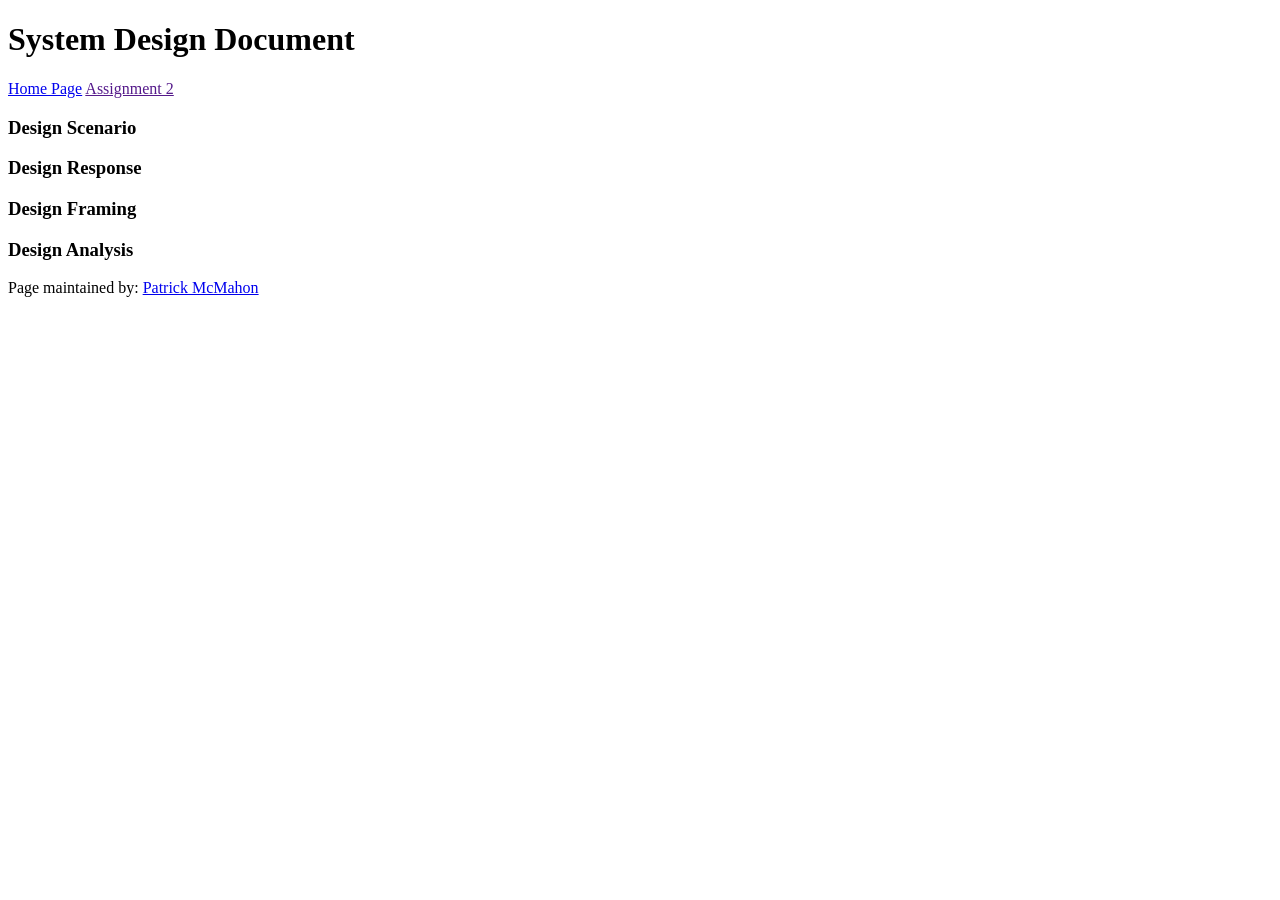
==== assignment1.html @ a8e30b50 "added basic structure to a1 i added some section elements with some headings" ====
<!doctype html>
<html lang="en">
<head>
    <meta charset="UTF-8">
    <meta name="viewport"
          content="width=device-width, user-scalable=no, initial-scale=1.0, maximum-scale=1.0, minimum-scale=1.0">
    <meta http-equiv="X-UA-Compatible" content="ie=edge">

<!-- !!!!! -->
<!--    change this to refer to your specific page  -->
    <title>Assignment 1</title>

<!-- !!!!! -->
<!--  change this to your preferred icon  -->
    <!-- favicon was sourced from favicon.io but the original graphics are copyright 2020 Twitter, Inc
    and other contributors -->
    <!-- They are licensed under CC-BY 4.0 as linked below -->
    <!-- https://creativecommons.org/licenses/by/4.0/ -->
    <link rel="icon" type="image/png" href="./assets/icons/favicon.png">

    <link rel="stylesheet" href="reset.css">
    <link rel="stylesheet" href="style.css">
</head>
<body>

    <header>
<!-- !!!!! -->
<!--    change this to your preferred online name  -->
        <h1>System Design Document</h1>
    </header>

    <div class="mainNavContainer">

        <nav>
            <a href="./index.html">Home Page</a>
            <a href="">Assignment 2</a>
        </nav>

        <main>
            <section>
                <h3>Design Scenario</h3>
            </section>
            <section>
                <h3>Design Response</h3>
            </section>
            <section>
                <h3>Design Framing</h3>
            </section>
            <section>
                <h3>Design Analysis</h3>
            </section>
        </main>

        <!-- this is an empty element which helps with spacing -->
        <aside></aside>

    </div>

    <footer>
        <p>
<!-- !!!!! -->
<!--    change this to your preferred online name and update link to refer to your github page  -->
            Page maintained by:
            <a href="https://github.com/p-mcmahon-rmit/" target="_blank">
            Patrick McMahon
            </a>
        </p>
    </footer>
</body>
</html>
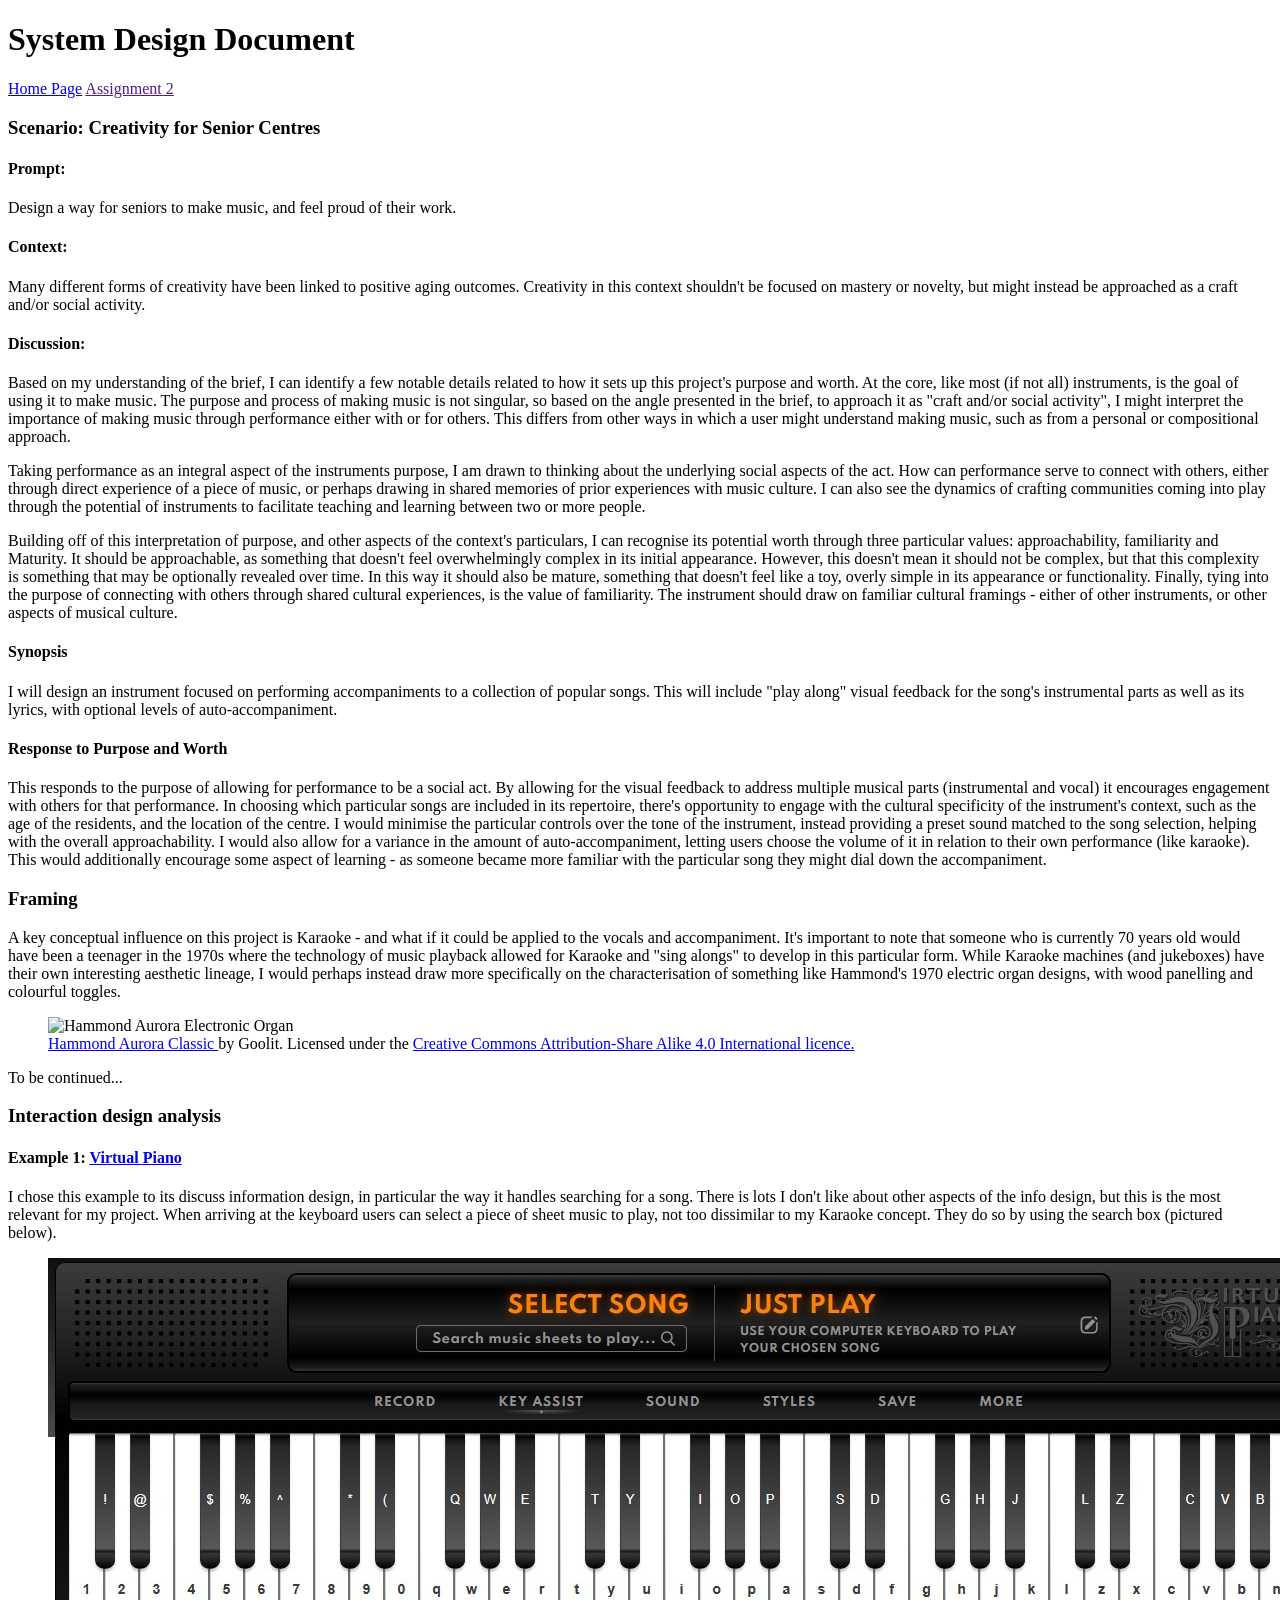
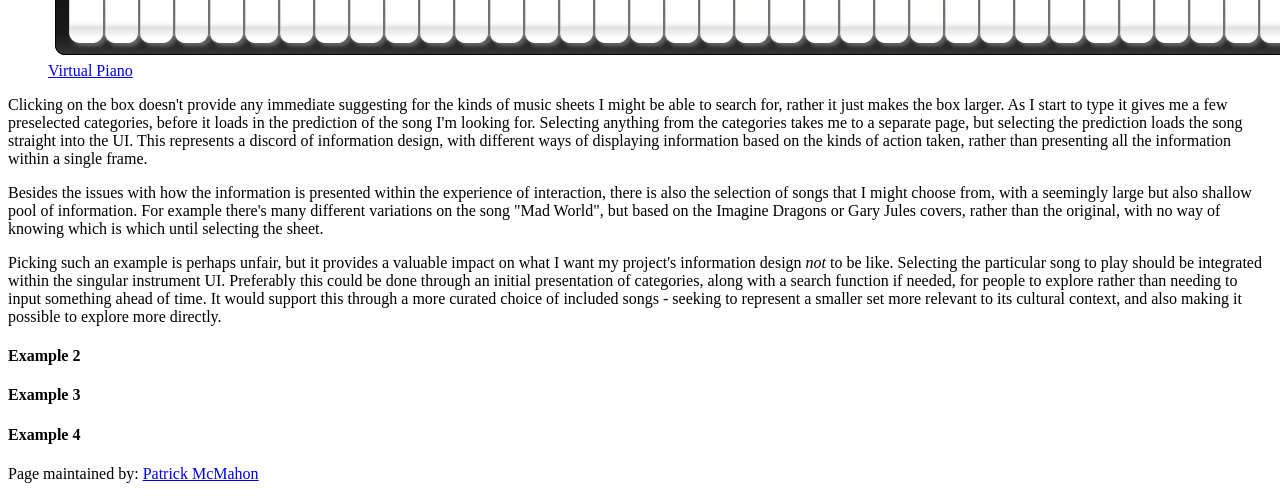
==== commit ca02a988: "work on system design document i worked on my design response, adding in writing on the first two se" ====
--- a/assignment1.html
+++ b/assignment1.html
@@ -6,12 +6,12 @@
           content="width=device-width, user-scalable=no, initial-scale=1.0, maximum-scale=1.0, minimum-scale=1.0">
     <meta http-equiv="X-UA-Compatible" content="ie=edge">
 
-<!-- !!!!! -->
-<!--    change this to refer to your specific page  -->
+    <!-- !!!!! -->
+    <!--    change this to refer to your specific page  -->
     <title>Assignment 1</title>
 
-<!-- !!!!! -->
-<!--  change this to your preferred icon  -->
+    <!-- !!!!! -->
+    <!--  change this to your preferred icon  -->
     <!-- favicon was sourced from favicon.io but the original graphics are copyright 2020 Twitter, Inc
     and other contributors -->
     <!-- They are licensed under CC-BY 4.0 as linked below -->
@@ -23,48 +23,192 @@
 </head>
 <body>
 
-    <header>
-<!-- !!!!! -->
-<!--    change this to your preferred online name  -->
-        <h1>System Design Document</h1>
-    </header>
-
-    <div class="mainNavContainer">
-
-        <nav>
-            <a href="./index.html">Home Page</a>
-            <a href="">Assignment 2</a>
-        </nav>
-
-        <main>
-            <section>
-                <h3>Design Scenario</h3>
-            </section>
-            <section>
-                <h3>Design Response</h3>
-            </section>
-            <section>
-                <h3>Design Framing</h3>
-            </section>
-            <section>
-                <h3>Design Analysis</h3>
-            </section>
-        </main>
-
-        <!-- this is an empty element which helps with spacing -->
-        <aside></aside>
-
-    </div>
-
-    <footer>
-        <p>
-<!-- !!!!! -->
-<!--    change this to your preferred online name and update link to refer to your github page  -->
-            Page maintained by:
-            <a href="https://github.com/p-mcmahon-rmit/" target="_blank">
+<header>
+    <!-- !!!!! -->
+    <!--    change this to your preferred online name  -->
+    <h1>System Design Document</h1>
+</header>
+
+<div class="mainNavContainer">
+
+    <nav>
+        <a href="./index.html">Home Page</a>
+        <a href="">Assignment 2</a>
+    </nav>
+
+    <main>
+
+        <section id="scenario-section">
+
+            <h3>Scenario: Creativity for Senior Centres</h3>
+
+            <h4>Prompt:</h4>
+
+            <p>Design a way for seniors to make music, and feel proud of their work.</p>
+
+            <h4>Context:</h4>
+
+            <p>
+                Many different forms of creativity have been linked to positive aging outcomes. Creativity in this
+                context shouldn't be focused on mastery or novelty, but might instead be approached as a craft
+                and/or social activity.
+            </p>
+
+            <h4>Discussion:</h4>
+
+            <p>
+                Based on my understanding of the brief, I can identify a few notable details related to how it
+                sets up this project's purpose and worth. At the core, like most (if not all) instruments, is the goal
+                of using it to make music. The purpose and process of making music is not singular, so based on the
+                angle presented in the brief, to approach it as "craft and/or social activity", I might interpret
+                the importance of making music through performance either with or for others. This differs from other
+                ways in which a user might understand making music, such as from a personal or compositional approach.
+            </p>
+
+            <p>
+                Taking performance as an integral aspect of the instruments purpose, I am drawn to thinking about
+                the underlying social aspects of the act. How can performance serve to connect with others, either
+                through direct experience of a piece of music, or perhaps drawing in shared memories of prior
+                experiences with music culture. I can also see the dynamics of crafting communities coming into play
+                through the potential of instruments to facilitate teaching and learning between two or more people.
+            </p>
+
+            <p>
+                Building off of this interpretation of purpose, and other aspects of the context's particulars, I can
+                recognise its potential worth through three particular values: approachability, familiarity and Maturity.
+                It should be approachable, as something that doesn't feel overwhelmingly complex in its initial appearance.
+                However, this doesn't mean it should not be complex, but that this complexity is something that may
+                be optionally revealed over time. In this way it should also be mature, something that doesn't feel
+                like a toy, overly simple in its appearance or functionality. Finally, tying into the purpose of
+                connecting with others through shared cultural experiences, is the value of familiarity. The instrument
+                should draw on familiar cultural framings - either of other instruments, or other aspects of musical
+                culture.
+            </p>
+
+        </section>
+
+        <section>
+
+            <h4>Synopsis</h4>
+
+            <p>
+                I will design an instrument focused on performing accompaniments to a collection of popular songs. This
+                will include "play along" visual feedback for the song's instrumental parts as well as its lyrics,
+                with optional levels of auto-accompaniment.
+            </p>
+
+            <h4>Response to Purpose and Worth</h4>
+
+            <p>
+                This responds to the purpose of allowing for performance to be a social act. By allowing for the visual
+                feedback to address multiple musical parts (instrumental and vocal) it encourages engagement with
+                others for that performance. In choosing which particular songs are included in its repertoire,
+                there's opportunity to engage with the cultural specificity of the instrument's context, such as the
+                age of the residents, and the location of the centre. I would minimise the particular controls over
+                the tone of the instrument, instead providing a preset sound matched to the song selection, helping
+                with the overall approachability. I would also allow for a variance in the amount of auto-accompaniment,
+                letting users choose the volume of it in relation to their own performance (like karaoke). This would
+                additionally encourage some aspect of learning - as someone became more familiar with the particular
+                song they might dial down the accompaniment.
+            </p>
+
+        </section>
+
+        <section>
+            <h3>Framing</h3>
+            <p>
+                A key conceptual influence on this project is Karaoke - and what if it could be applied to the
+                vocals and accompaniment. It's important to note that someone who is currently 70 years old would
+                have been a teenager in the 1970s where the technology of music playback allowed for Karaoke and
+                "sing alongs" to develop in this particular form. While Karaoke machines (and jukeboxes) have their
+                own interesting aesthetic lineage, I would perhaps instead draw more specifically on the characterisation
+                of something like Hammond's 1970 electric organ designs, with wood panelling and colourful toggles.
+            </p>
+            <figure>
+                <img src="https://upload.wikimedia.org/wikipedia/commons/9/9a/Hammond_Aurora_Classic.jpg" alt="Hammond Aurora Electronic Organ">
+                <figcaption>
+                    <a href="https://commons.wikimedia.org/wiki/File:Hammond_Aurora_Classic.jpg">
+                        Hammond Aurora Classic
+                    </a>
+                    by Goolit. Licensed under the
+                    <a href="https://creativecommons.org/licenses/by-sa/4.0/deed.en">
+                        Creative Commons Attribution-Share Alike 4.0 International licence.
+                    </a>
+                </figcaption>
+            </figure>
+            <p>
+                To be continued...
+            </p>
+
+        </section>
+
+        <section>
+            <h3>Interaction design analysis</h3>
+            <h4>
+                Example 1:
+                <a href="https://virtualpiano.net/?song-post-32683" target="_blank">Virtual Piano</a>
+            </h4>
+            <p>
+                I chose this example to its discuss information design, in particular the way it handles
+                searching for a song. There is lots I don't like about other aspects of the info design, but
+                this is the most relevant for my project. When arriving at the keyboard users can select a
+                piece of sheet music to play, not too dissimilar to my Karaoke concept. They do so by using
+                the search box (pictured below).
+            </p>
+
+            <figure>
+                <img src="./assets/images/virtualPiano_screenGrab1.PNG.jpg" alt="screen shot of the virtual piano UI">
+                <figcaption>
+                    <a href="https://virtualpiano.net/">Virtual Piano</a>
+                </figcaption>
+            </figure>
+
+            <p>
+                Clicking on the box doesn't provide any immediate suggesting for the kinds of music sheets I might
+                be able to search for, rather it just makes the box larger. As I start to type it gives me a few
+                preselected categories, before it loads in the prediction of the song I'm looking for. Selecting
+                anything from the categories takes me to a separate page, but selecting the prediction loads the
+                song straight into the UI. This represents a discord of information design, with different ways of
+                displaying information based on the kinds of action taken, rather than presenting all the information
+                within a single frame.
+            </p>
+            <p>
+                Besides the issues with how the information is presented within the experience of interaction, there
+                is also the selection of songs that I might choose from, with a seemingly large but also shallow pool
+                of information. For example there's many different variations on the song "Mad World", but based on
+                the Imagine Dragons or Gary Jules covers, rather than the original, with no way of knowing which is
+                which until selecting the sheet.
+            </p>
+            <p>
+                Picking such an example is perhaps unfair, but it provides a valuable impact on what I want my
+                project's information design <em>not</em> to be like. Selecting the particular song to play should
+                be integrated within the singular instrument UI. Preferably this could be done through an initial
+                presentation of categories, along with a search function if needed, for people to explore rather than
+                needing to input something ahead of time. It would support this through a more curated choice of
+                included songs - seeking to represent a smaller set more relevant to its cultural context, and also
+                making it possible to explore more directly.
+            </p>
+            <h4>Example 2</h4>
+            <h4>Example 3</h4>
+            <h4>Example 4</h4>
+        </section>
+
+    </main>
+
+    <!-- this is an empty element which helps with spacing -->
+    <aside></aside>
+
+</div>
+
+<footer>
+    <p>
+        <!-- !!!!! -->
+        <!--    change this to your preferred online name and update link to refer to your github page  -->
+        Page maintained by:
+        <a href="https://github.com/p-mcmahon-rmit/" target="_blank">
             Patrick McMahon
-            </a>
-        </p>
-    </footer>
+        </a>
+    </p>
+</footer>
 </body>
 </html>
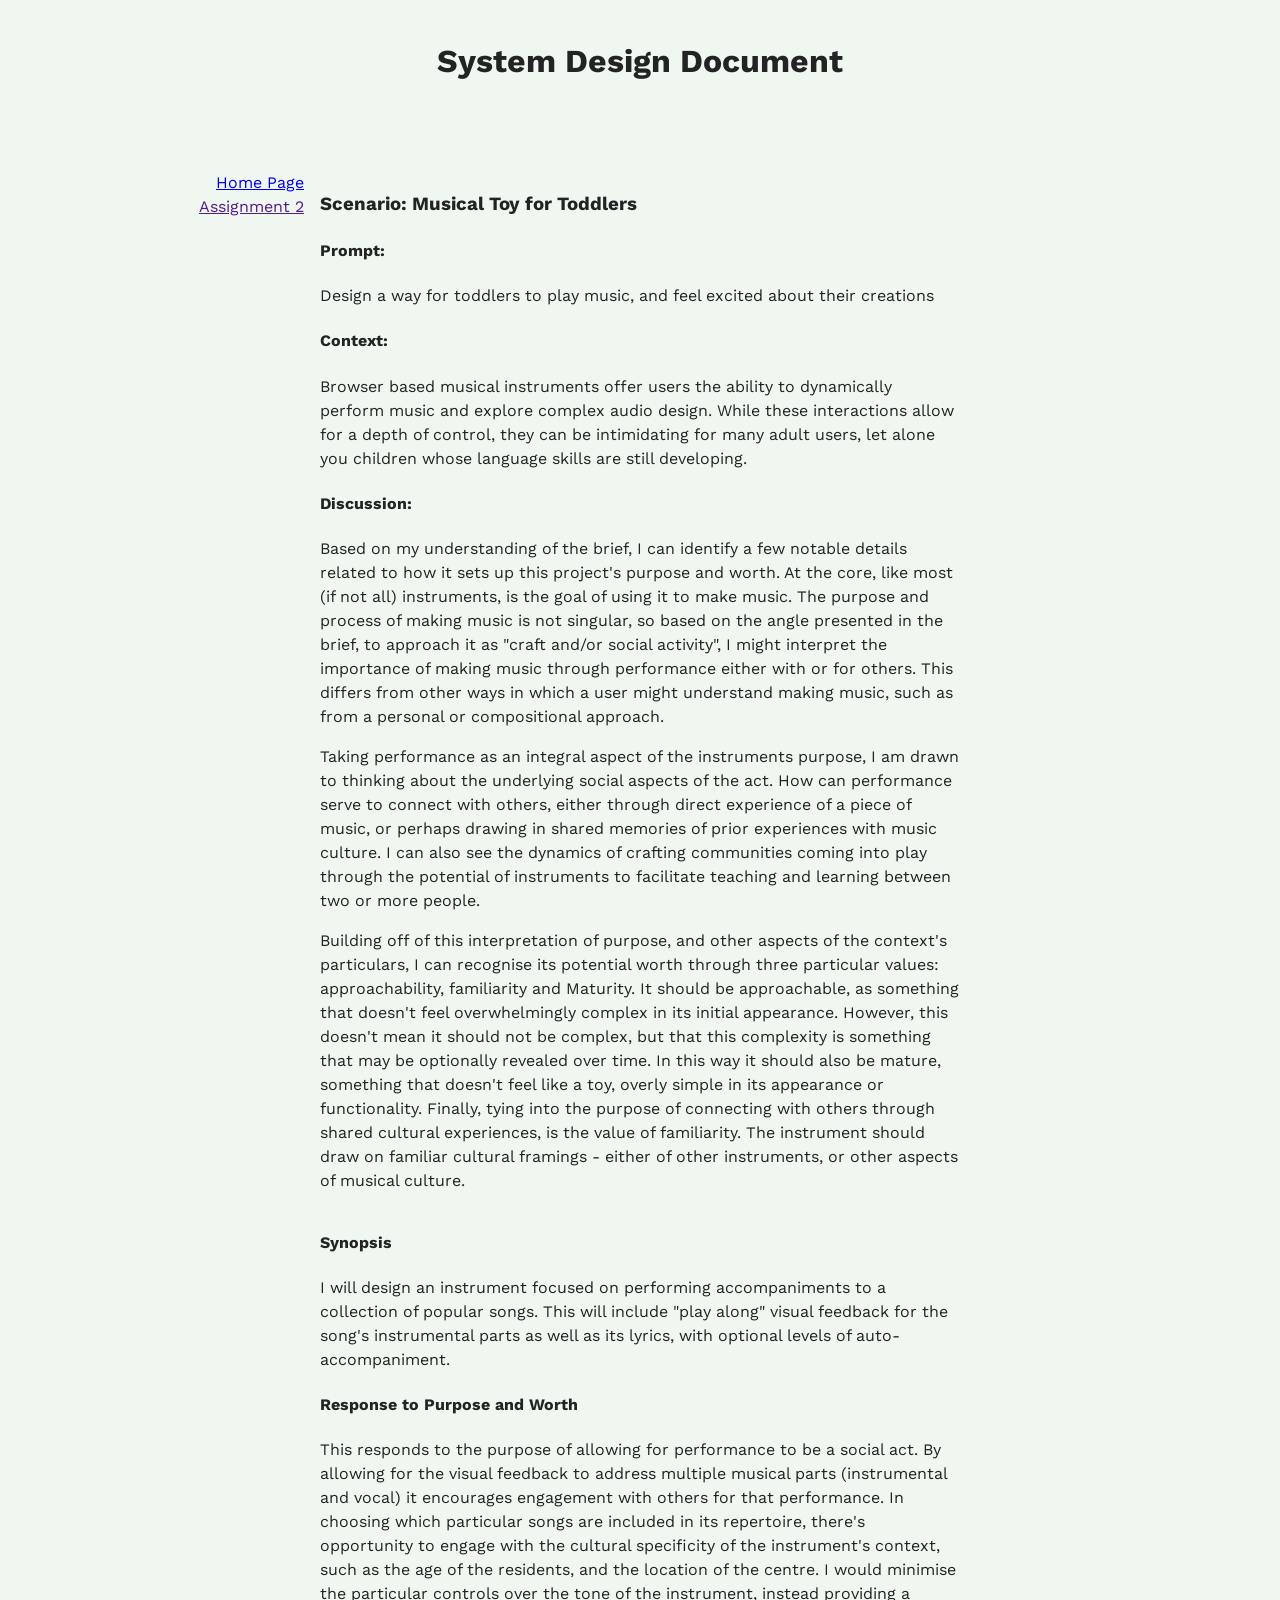
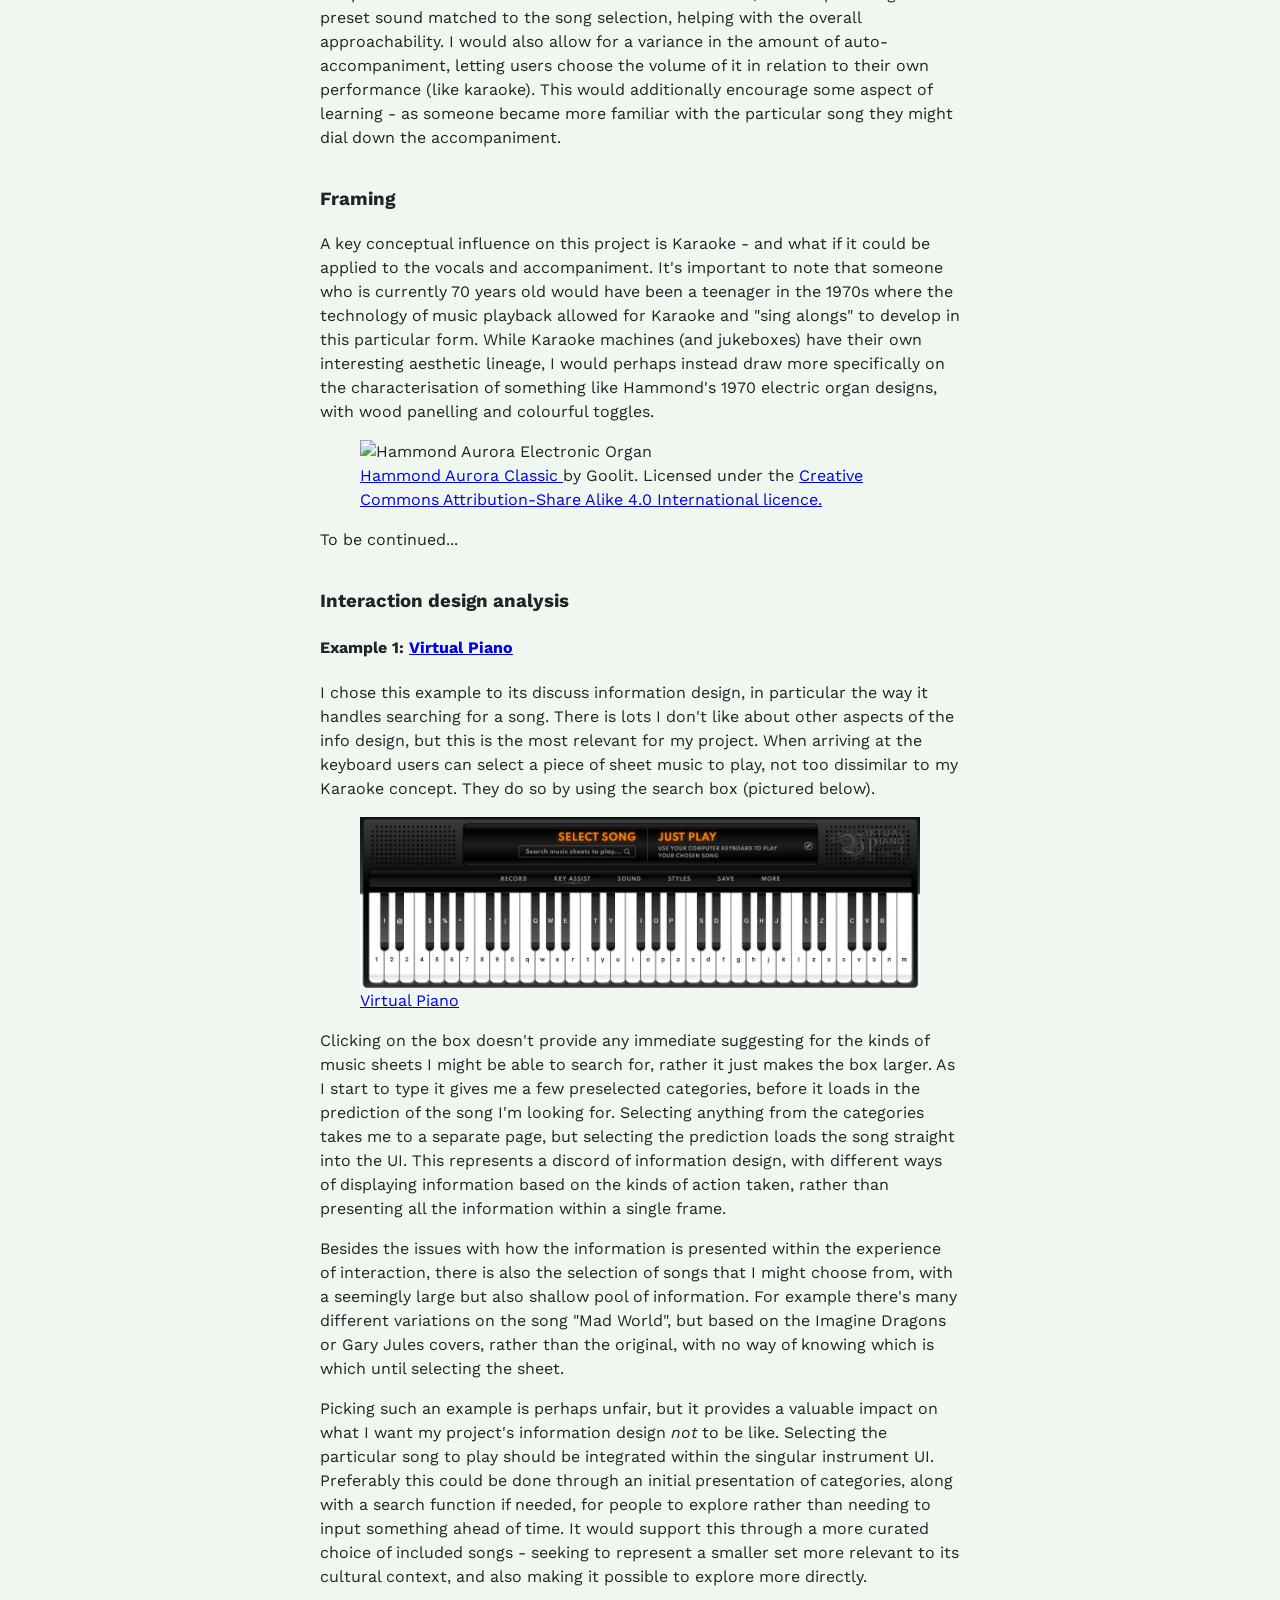
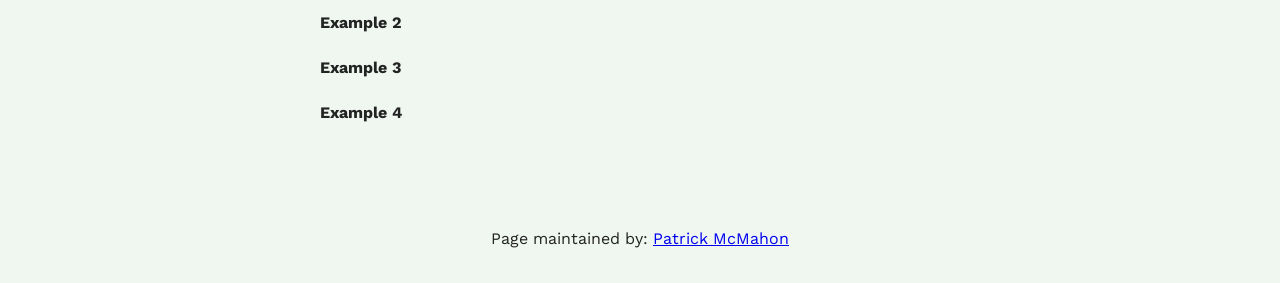
==== commit a82884b3: "Fixed layout Reinstated margin and padding, fixed the section width to contain the images" ====
--- a/assignment1.html
+++ b/assignment1.html
@@ -24,8 +24,6 @@
 <body>
 
 <header>
-    <!-- !!!!! -->
-    <!--    change this to your preferred online name  -->
     <h1>System Design Document</h1>
 </header>
 
@@ -40,18 +38,17 @@
 
         <section id="scenario-section">
 
-            <h3>Scenario: Creativity for Senior Centres</h3>
+            <h3>Scenario: Musical Toy for Toddlers</h3>
 
             <h4>Prompt:</h4>
 
-            <p>Design a way for seniors to make music, and feel proud of their work.</p>
+            <p>Design a way for toddlers to play music, and feel excited about their creations</p>
 
             <h4>Context:</h4>
 
             <p>
-                Many different forms of creativity have been linked to positive aging outcomes. Creativity in this
-                context shouldn't be focused on mastery or novelty, but might instead be approached as a craft
-                and/or social activity.
+                Browser based musical instruments offer users the ability to dynamically perform music and explore complex audio design. 
+                While these interactions allow for a depth of control, they can be intimidating for many adult users, let alone you children whose language skills are still developing.
             </p>
 
             <h4>Discussion:</h4>
--- a/style.css
+++ b/style.css
@@ -0,0 +1,136 @@
+/*!!!!!*/
+/*add in your own font imports here*/
+/*remember to update them in the rest of the CSS : eg the body selector*/
+@import url('https://fonts.googleapis.com/css2?family=Work+Sans:ital,wght@0,100..900;1,100..900&display=swap');
+
+/*!!!!!*/
+/*change out, and/or add colours to the colour scheme*/
+:root{
+    /* basic 2-bit palette from 1bit Monitor Glow Palette by Polyducks */
+    /* https://lospec.com/palette-list/1bit-monitor-glow */
+    --colour-1: #222323;
+    --colour-2: #f0f6f0;
+}
+
+/* this swaps the colour order to account for user's OS dark mode */
+/*!!!!!*/
+/*remember to update the colours here too to reflect the above changes*/
+@media (prefers-color-scheme: dark) {
+    :root{
+        --colour-1: #f0f6f0;
+        --colour-2: #222323;
+    }
+}
+
+
+body {
+    background-color: var(--colour-2);
+    color: var(--colour-1);
+    font-family: 'Work Sans', sans-serif;
+    line-height: 1.5;
+    padding: 1rem;
+    display: flex;
+    flex-direction: column;
+    gap: 1rem;
+}
+
+header {
+    display: flex;
+    justify-content: center;
+    margin-block-end: 3rem;
+}
+
+.mainNavContainer {
+    flex: 1;
+    display: flex;
+    justify-content: center;
+    gap: 1rem;
+}
+
+nav {
+    display: flex;
+    flex-direction: column;
+    min-width: fit-content;
+    flex: 1;
+    align-items: flex-end;
+}
+
+main {
+    display: flex;
+    flex-direction: column;
+    align-items: center;
+}
+
+section {
+    max-width: 80rch;
+}
+
+aside {
+    visibility: hidden;
+    flex: 1;
+}
+
+footer {
+    display: flex;
+    justify-content: center;
+    margin-block-start: 3rem;
+}
+
+/*technique from Kevin Powell*/
+/*https://youtu.be/CU8Plk-53RU?si=zMpP0Pfbg1SaXeDB&t=255*/
+/*longer post about how this works and the * + * selector*/
+/*https://alistapart.com/article/axiomatic-css-and-lobotomized-owls/*/
+.prose > * + * {
+    margin-block-start: var(--prose-flow, 1em);
+}
+
+/* breakpoints from Material Design Spec https://m3.material.io/foundations/layout/breakpoints/overview */
+/* while sometimes mobile first is recommended, as we will be focused on desktop, we will start there */
+
+/* assumed base sizing is large (1200–1599px) : desktop  */
+
+/* extra-large breakpoint : desktop, ultrawide monitors */
+@media (width > 1600px) {
+
+}
+
+/* expanded breakpoint : phone or tablet in landscape, desktop */
+@media (width < 1200px) {
+    header {
+        margin-block-end: 2rem;
+    }
+    footer {
+        margin-block-start: 2rem;
+    }
+}
+/* medium breakpoint : tablet in portrait */
+@media (width < 840px) {
+    header {
+        margin-block-end: 1rem;
+    }
+    .mainNavContainer {
+        flex-direction: column;
+        justify-content: flex-start;
+        align-items: center;
+    }
+    nav {
+        flex: 0;
+        width: 100%;
+        max-width: 80rch;
+        justify-content: space-between;
+        flex-direction: row;
+    }
+    main {
+        flex: 1;
+    }
+    aside {
+        flex: 0;
+    }
+    footer {
+        margin-block-start: 1rem;
+    }
+}
+/* compact breakpoint : phone in portrait */
+@media (width < 600px) {
+
+}
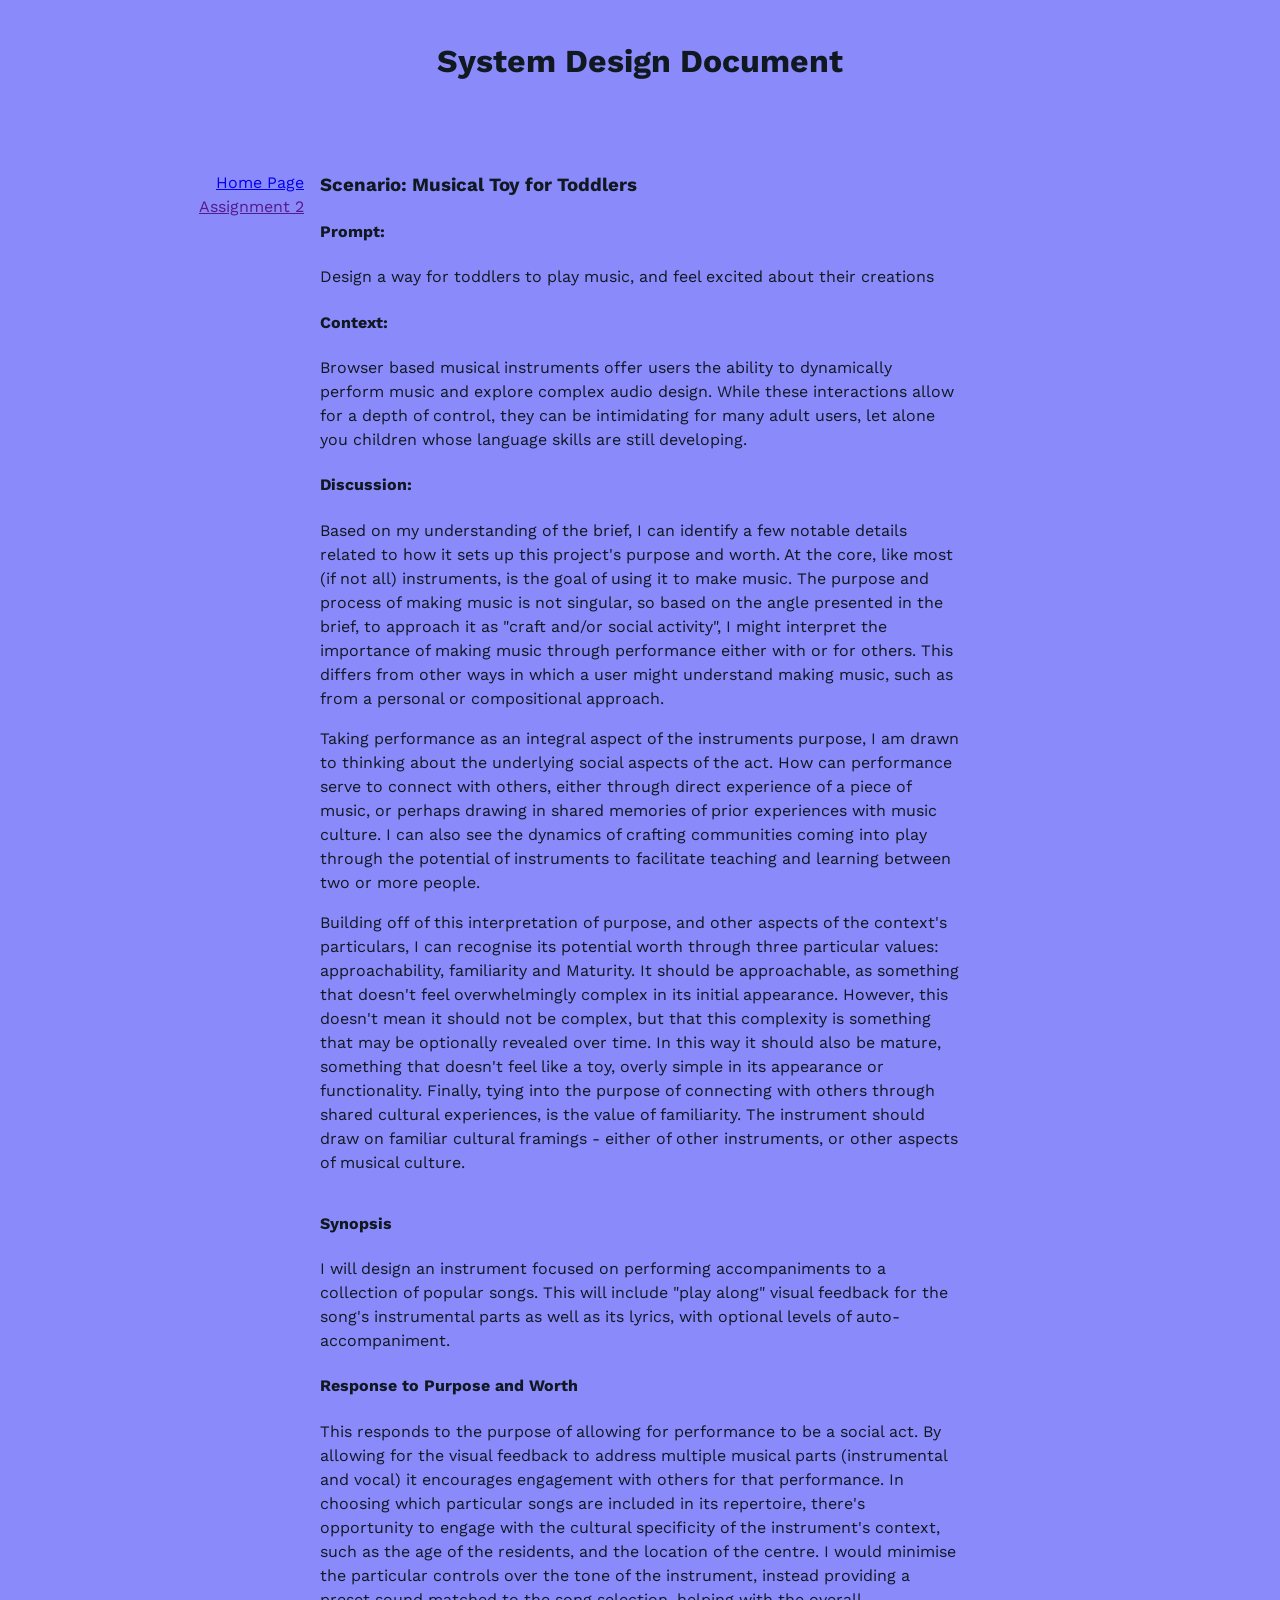
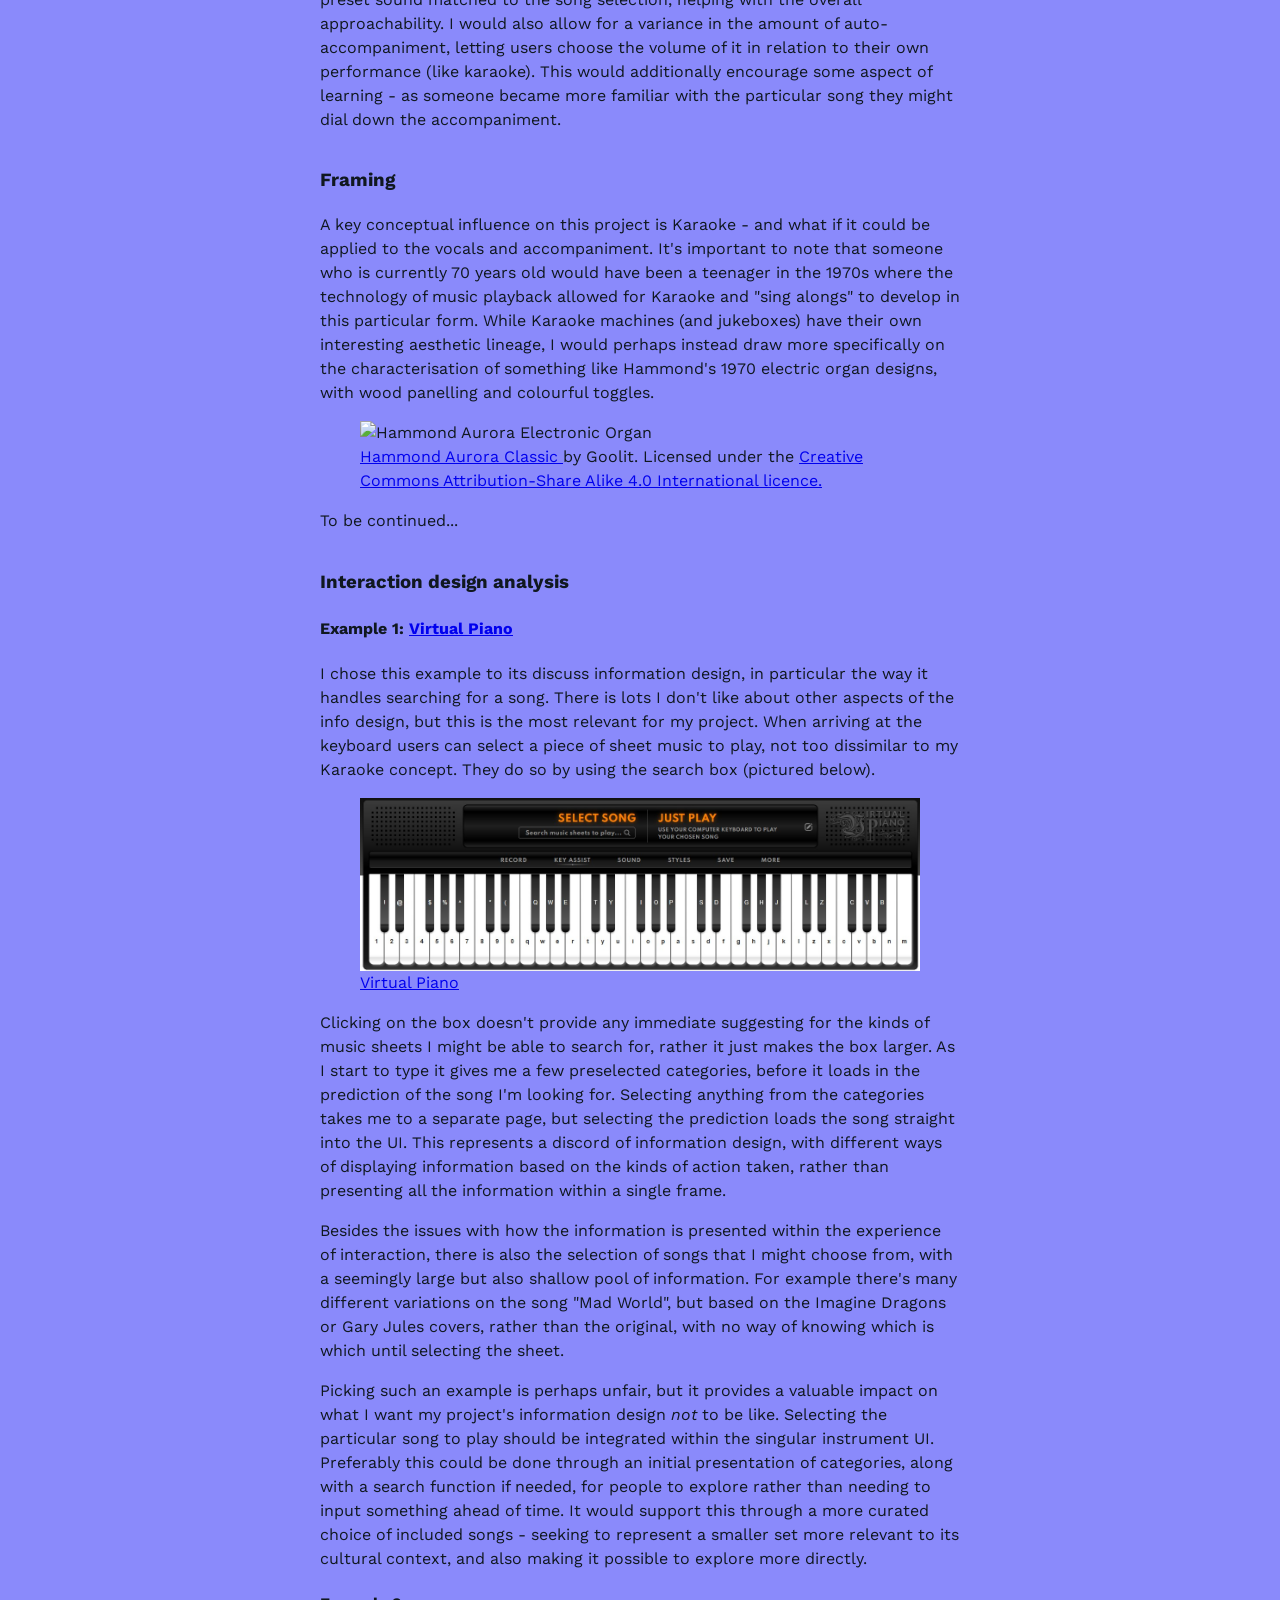
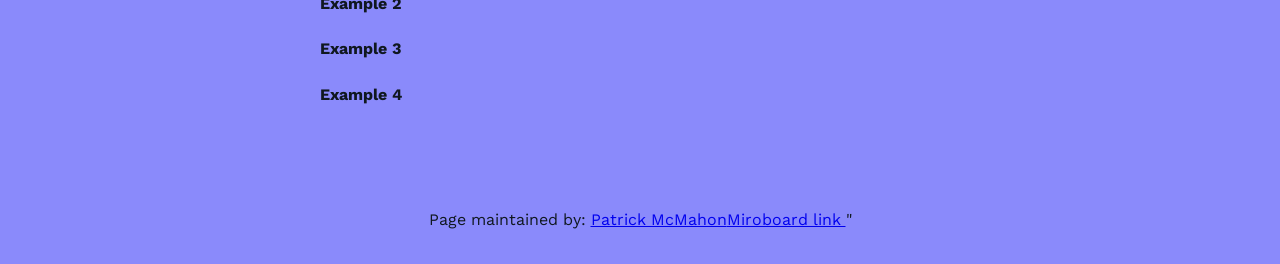
==== commit 5e1db28b: "Tried adding miroboard link" ====
--- a/assignment1.html
+++ b/assignment1.html
@@ -38,7 +38,7 @@
 
         <section id="scenario-section">
 
-            <h3>Scenario: Musical Toy for Toddlers</h3>
+            <h3 class = "firstSectionHeading">Scenario: Musical Toy for Toddlers</h3>
 
             <h4>Prompt:</h4>
 
@@ -206,6 +206,10 @@
             Patrick McMahon
         </a>
     </p>
+    <p>
+        <a href="https://au.miro.com/app/board/u3jVOf5GMUk=/?share_link_id=907069007460">Miroboard link
+            </a>"
+    </p>
 </footer>
 </body>
 </html>
--- a/style.css
+++ b/style.css
@@ -8,8 +8,8 @@
 :root{
     /* basic 2-bit palette from 1bit Monitor Glow Palette by Polyducks */
     /* https://lospec.com/palette-list/1bit-monitor-glow */
-    --colour-1: #222323;
-    --colour-2: #f0f6f0;
+    --colour-1: #101820;
+    --colour-2: #8a8afb;
 }
 
 /* this swaps the colour order to account for user's OS dark mode */
@@ -63,6 +63,10 @@
 
 section {
     max-width: 80rch;
+}
+
+.firstSectionHeading {
+    margin-top: 0;
 }
 
 aside {
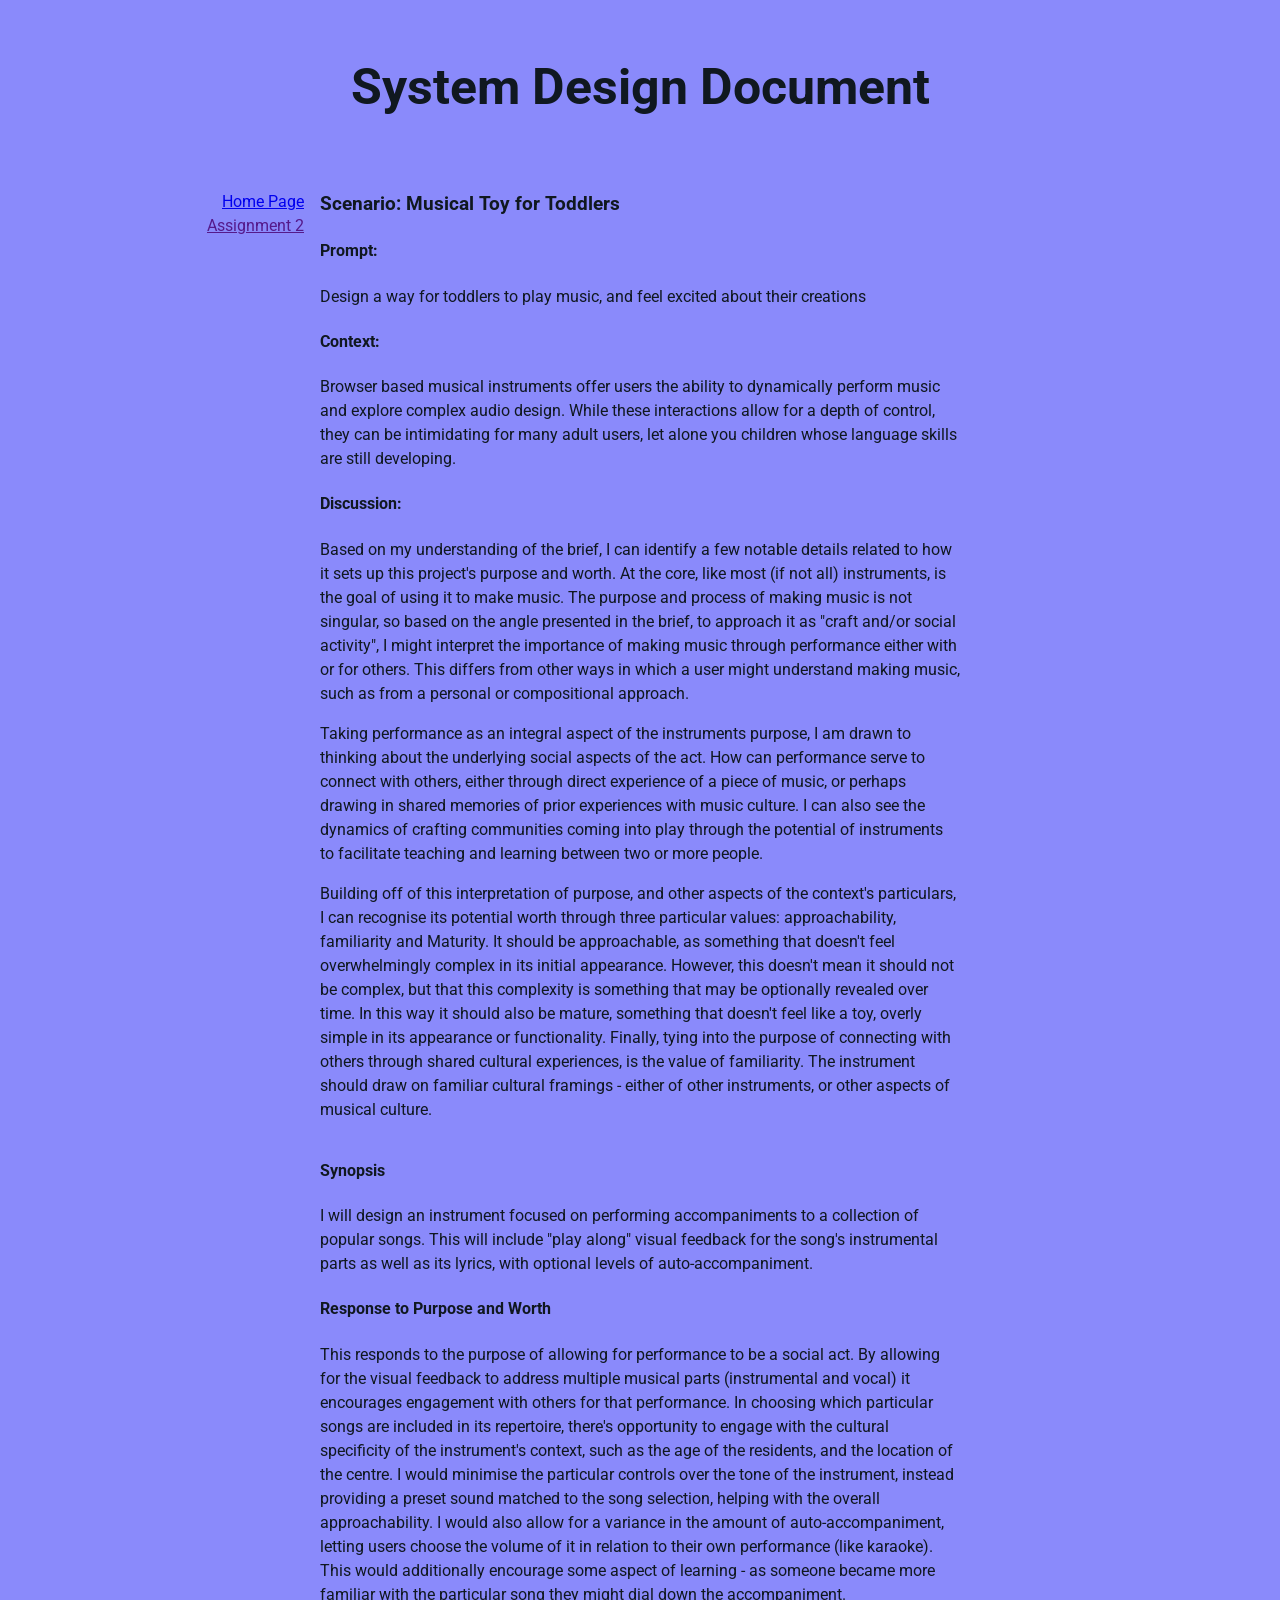
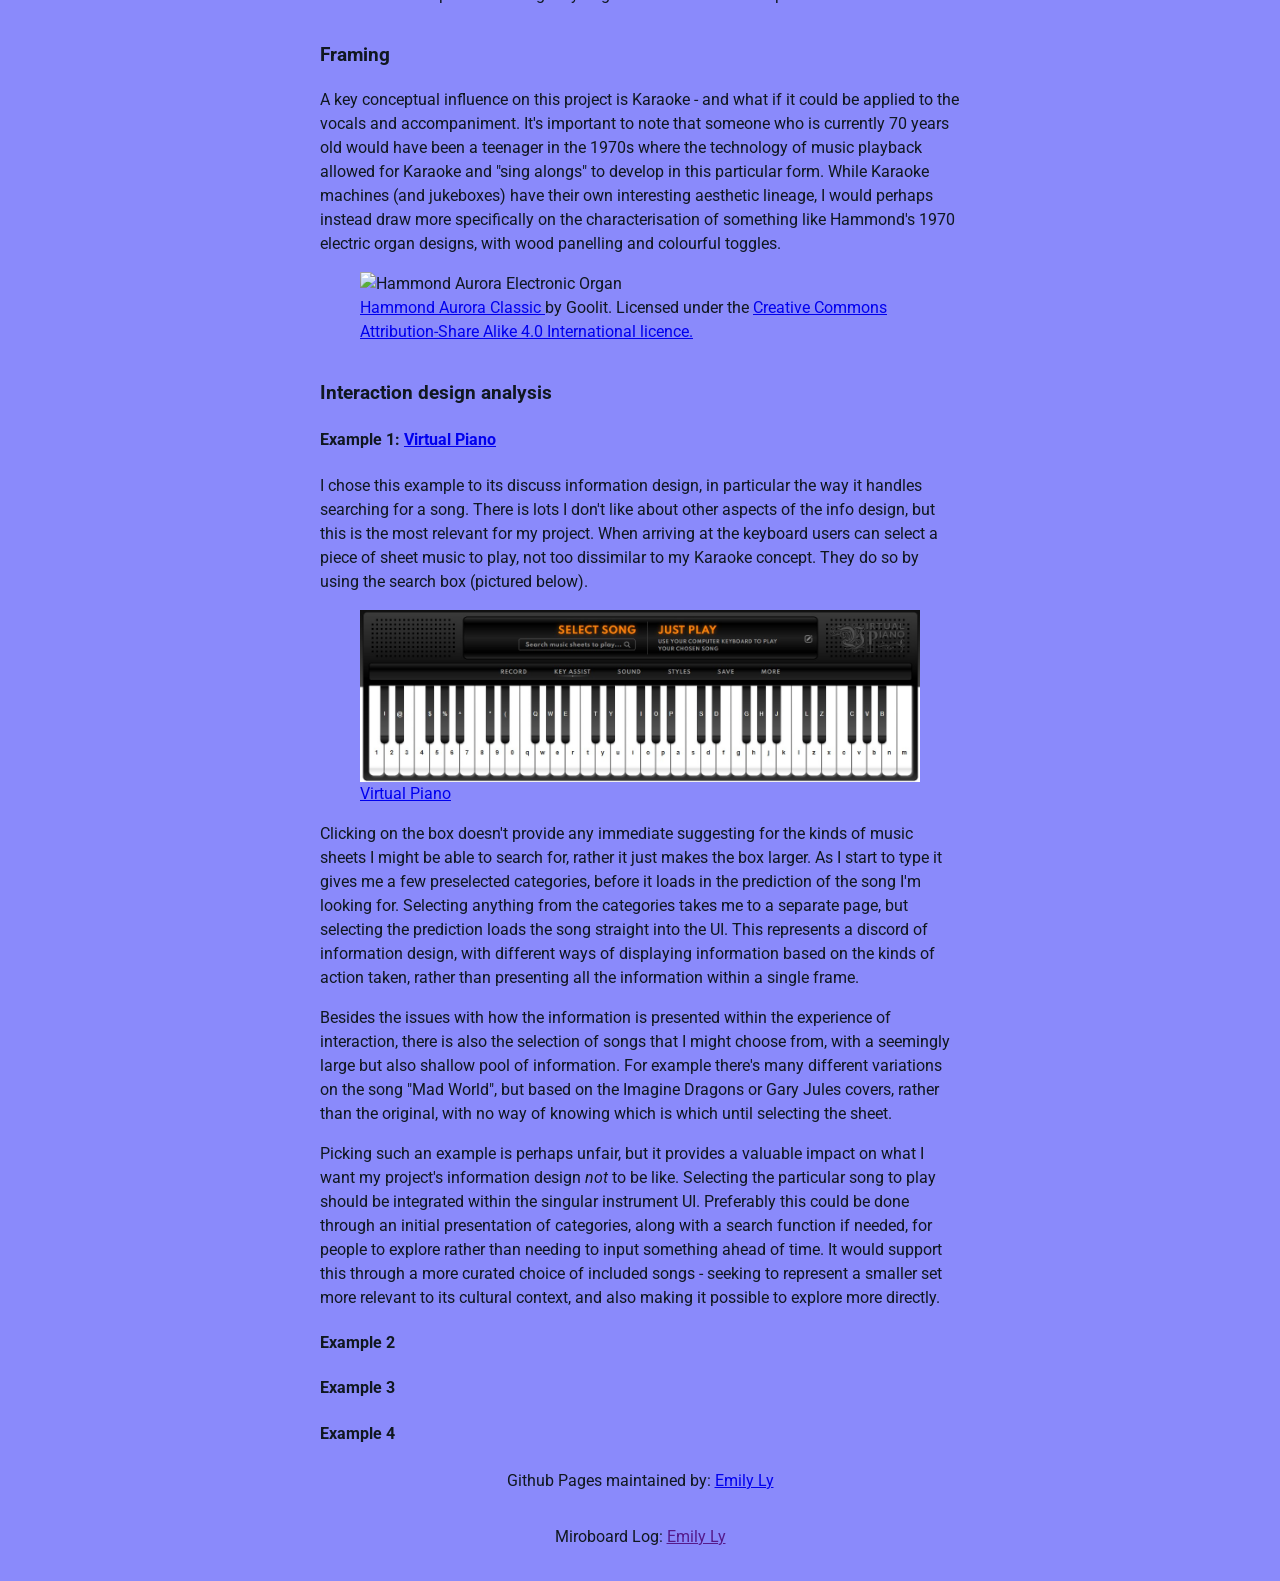
==== commit 2d90742f: "playing around with design play around with the design" ====
--- a/assignment1.html
+++ b/assignment1.html
@@ -6,26 +6,18 @@
           content="width=device-width, user-scalable=no, initial-scale=1.0, maximum-scale=1.0, minimum-scale=1.0">
     <meta http-equiv="X-UA-Compatible" content="ie=edge">
 
-    <!-- !!!!! -->
-    <!--    change this to refer to your specific page  -->
     <title>Assignment 1</title>
 
-    <!-- !!!!! -->
-    <!--  change this to your preferred icon  -->
-    <!-- favicon was sourced from favicon.io but the original graphics are copyright 2020 Twitter, Inc
-    and other contributors -->
-    <!-- They are licensed under CC-BY 4.0 as linked below -->
-    <!-- https://creativecommons.org/licenses/by/4.0/ -->
     <link rel="icon" type="image/png" href="./assets/icons/favicon.png">
 
     <link rel="stylesheet" href="reset.css">
     <link rel="stylesheet" href="style.css">
 </head>
+
 <body>
-
-<header>
-    <h1>System Design Document</h1>
-</header>
+    <header>
+        <h1>System Design Document</h1>
+    </header>
 
 <div class="mainNavContainer">
 
@@ -133,11 +125,9 @@
                     </a>
                 </figcaption>
             </figure>
-            <p>
-                To be continued...
-            </p>
-
-        </section>
+        </section>
+
+
 
         <section>
             <h3>Interaction design analysis</h3>
@@ -192,23 +182,20 @@
 
     </main>
 
-    <!-- this is an empty element which helps with spacing -->
     <aside></aside>
 
 </div>
 
 <footer>
-    <p>
-        <!-- !!!!! -->
-        <!--    change this to your preferred online name and update link to refer to your github page  -->
-        Page maintained by:
+    <p>Github Pages maintained by:
         <a href="https://github.com/p-mcmahon-rmit/" target="_blank">
-            Patrick McMahon
+            Emily Ly
         </a>
     </p>
-    <p>
-        <a href="https://au.miro.com/app/board/u3jVOf5GMUk=/?share_link_id=907069007460">Miroboard link
-            </a>"
+    <p>Miroboard Log:
+            <a href="" target="_blank">
+                Emily Ly
+            </a>
     </p>
 </footer>
 </body>
--- a/style.css
+++ b/style.css
@@ -1,24 +1,20 @@
-/*!!!!!*/
-/*add in your own font imports here*/
-/*remember to update them in the rest of the CSS : eg the body selector*/
-@import url('https://fonts.googleapis.com/css2?family=Work+Sans:ital,wght@0,100..900;1,100..900&display=swap');
+@import url('https://fonts.googleapis.com/css2?family=Open+Sans:ital,wght@0,300..800;1,300..800&family=Roboto:ital,wght@0,100..900;1,100..900&display=swap');
 
-/*!!!!!*/
+
+
 /*change out, and/or add colours to the colour scheme*/
 :root{
-    /* basic 2-bit palette from 1bit Monitor Glow Palette by Polyducks */
-    /* https://lospec.com/palette-list/1bit-monitor-glow */
     --colour-1: #101820;
-    --colour-2: #8a8afb;
+    --colour-2 :#8a8afb;
 }
 
+
 /* this swaps the colour order to account for user's OS dark mode */
-/*!!!!!*/
-/*remember to update the colours here too to reflect the above changes*/
 @media (prefers-color-scheme: dark) {
     :root{
-        --colour-1: #f0f6f0;
-        --colour-2: #222323;
+        --colour-1: #8a8afb;
+        --colour-2: #101820
+        ;
     }
 }
 
@@ -26,7 +22,7 @@
 body {
     background-color: var(--colour-2);
     color: var(--colour-1);
-    font-family: 'Work Sans', sans-serif;
+    font-family: 'Roboto', sans-serif;
     line-height: 1.5;
     padding: 1rem;
     display: flex;
@@ -37,13 +33,17 @@
 header {
     display: flex;
     justify-content: center;
-    margin-block-end: 3rem;
+    margin-block-end: 1rem;
+}
+
+header h1 {
+    font-size: 50px;
 }
 
 .mainNavContainer {
     flex: 1;
     display: flex;
-    justify-content: center;
+    justify-content: flex-start;
     gap: 1rem;
 }
 
@@ -76,9 +76,22 @@
 
 footer {
     display: flex;
-    justify-content: center;
-    margin-block-start: 3rem;
+    flex-direction: column;
+    align-items: center; /* replaces justify-content: center for centering in a column */
+    margin-block-start: -30px;
 }
+
+
+
+
+
+
+
+
+
+
+
+
 
 /*technique from Kevin Powell*/
 /*https://youtu.be/CU8Plk-53RU?si=zMpP0Pfbg1SaXeDB&t=255*/
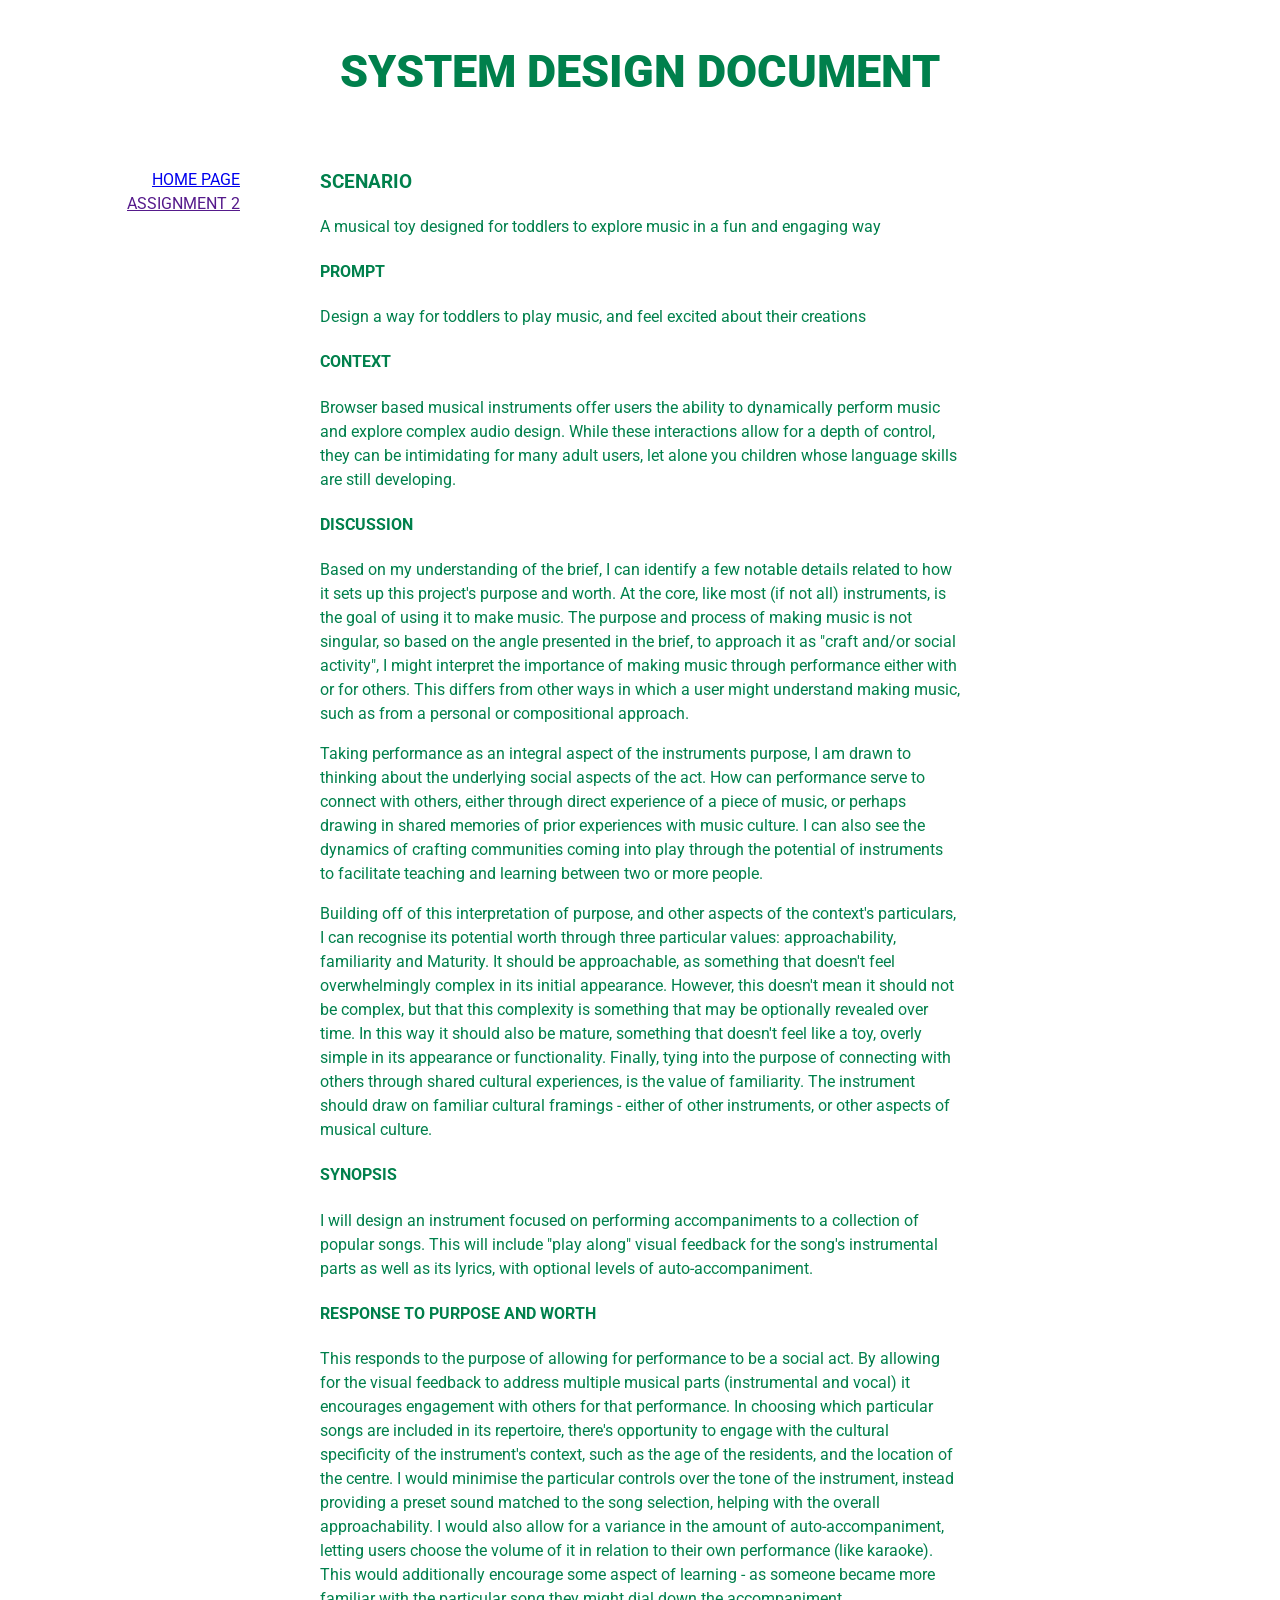
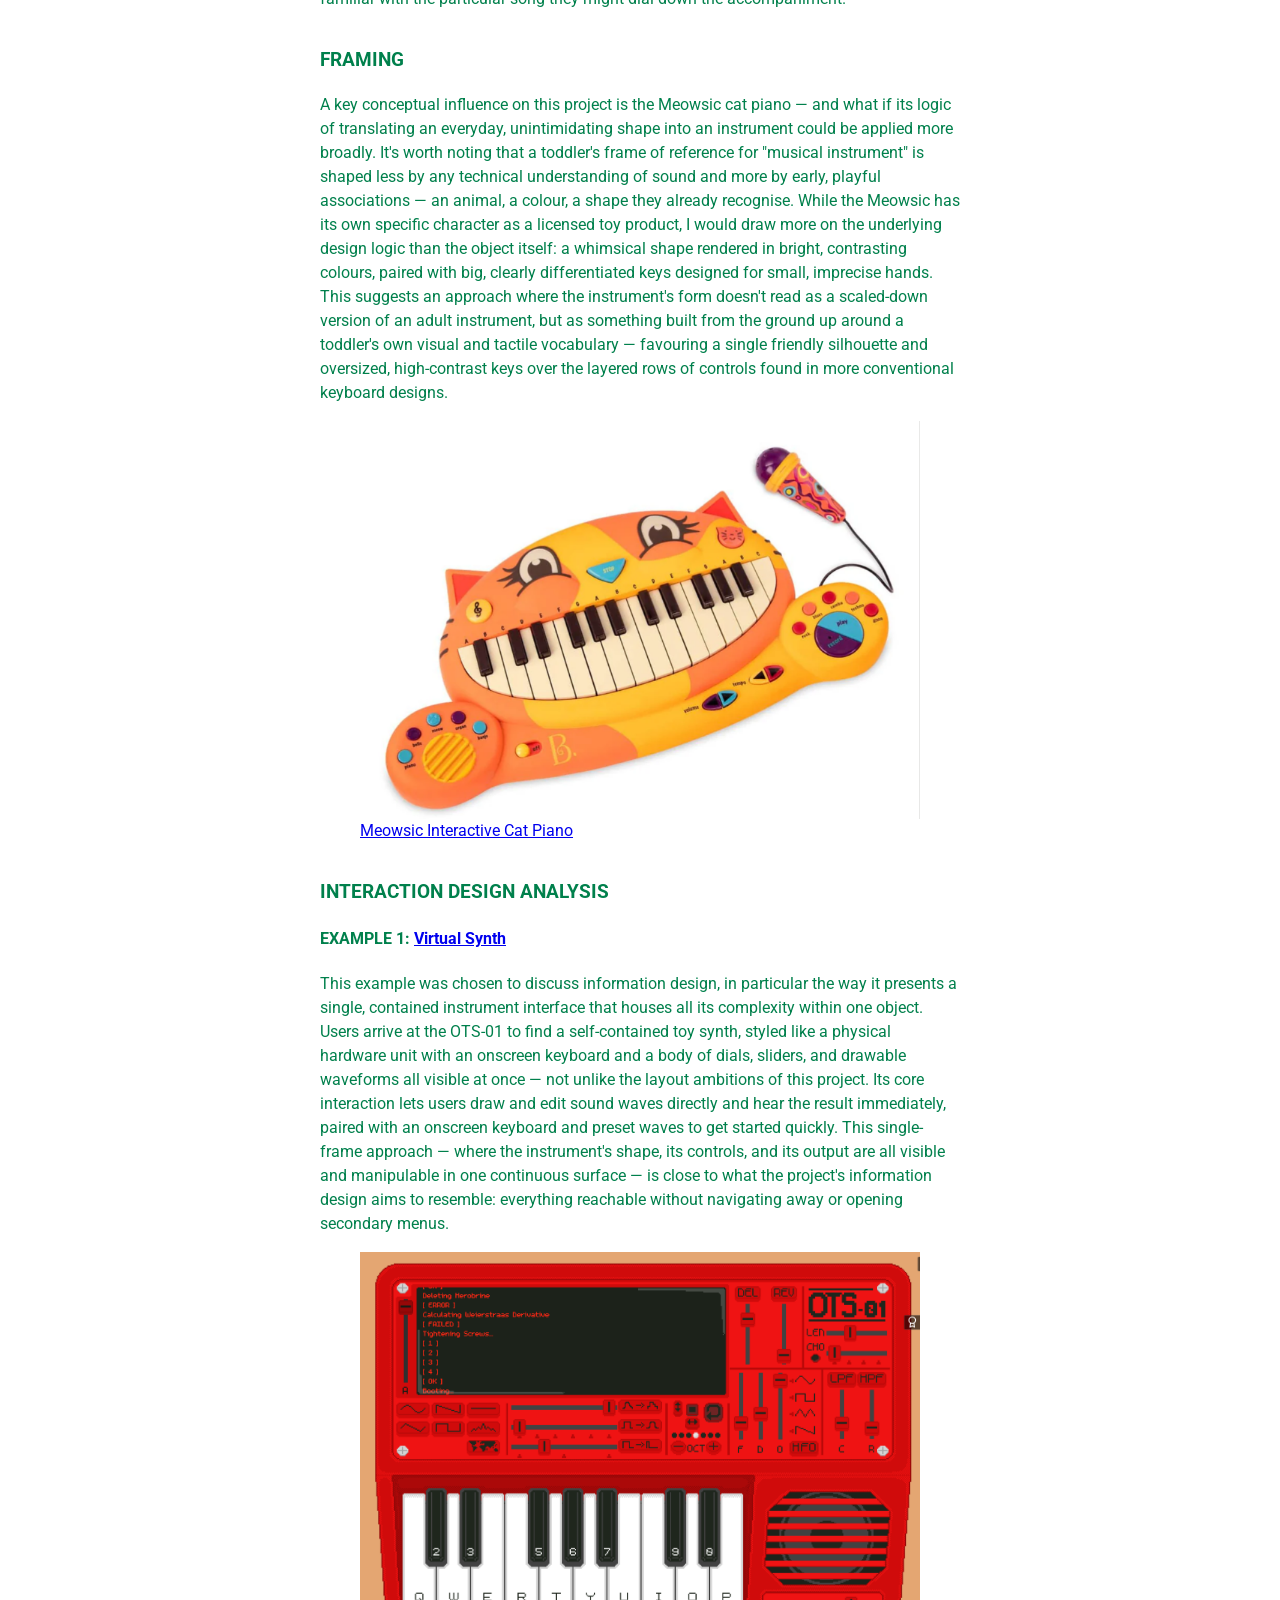
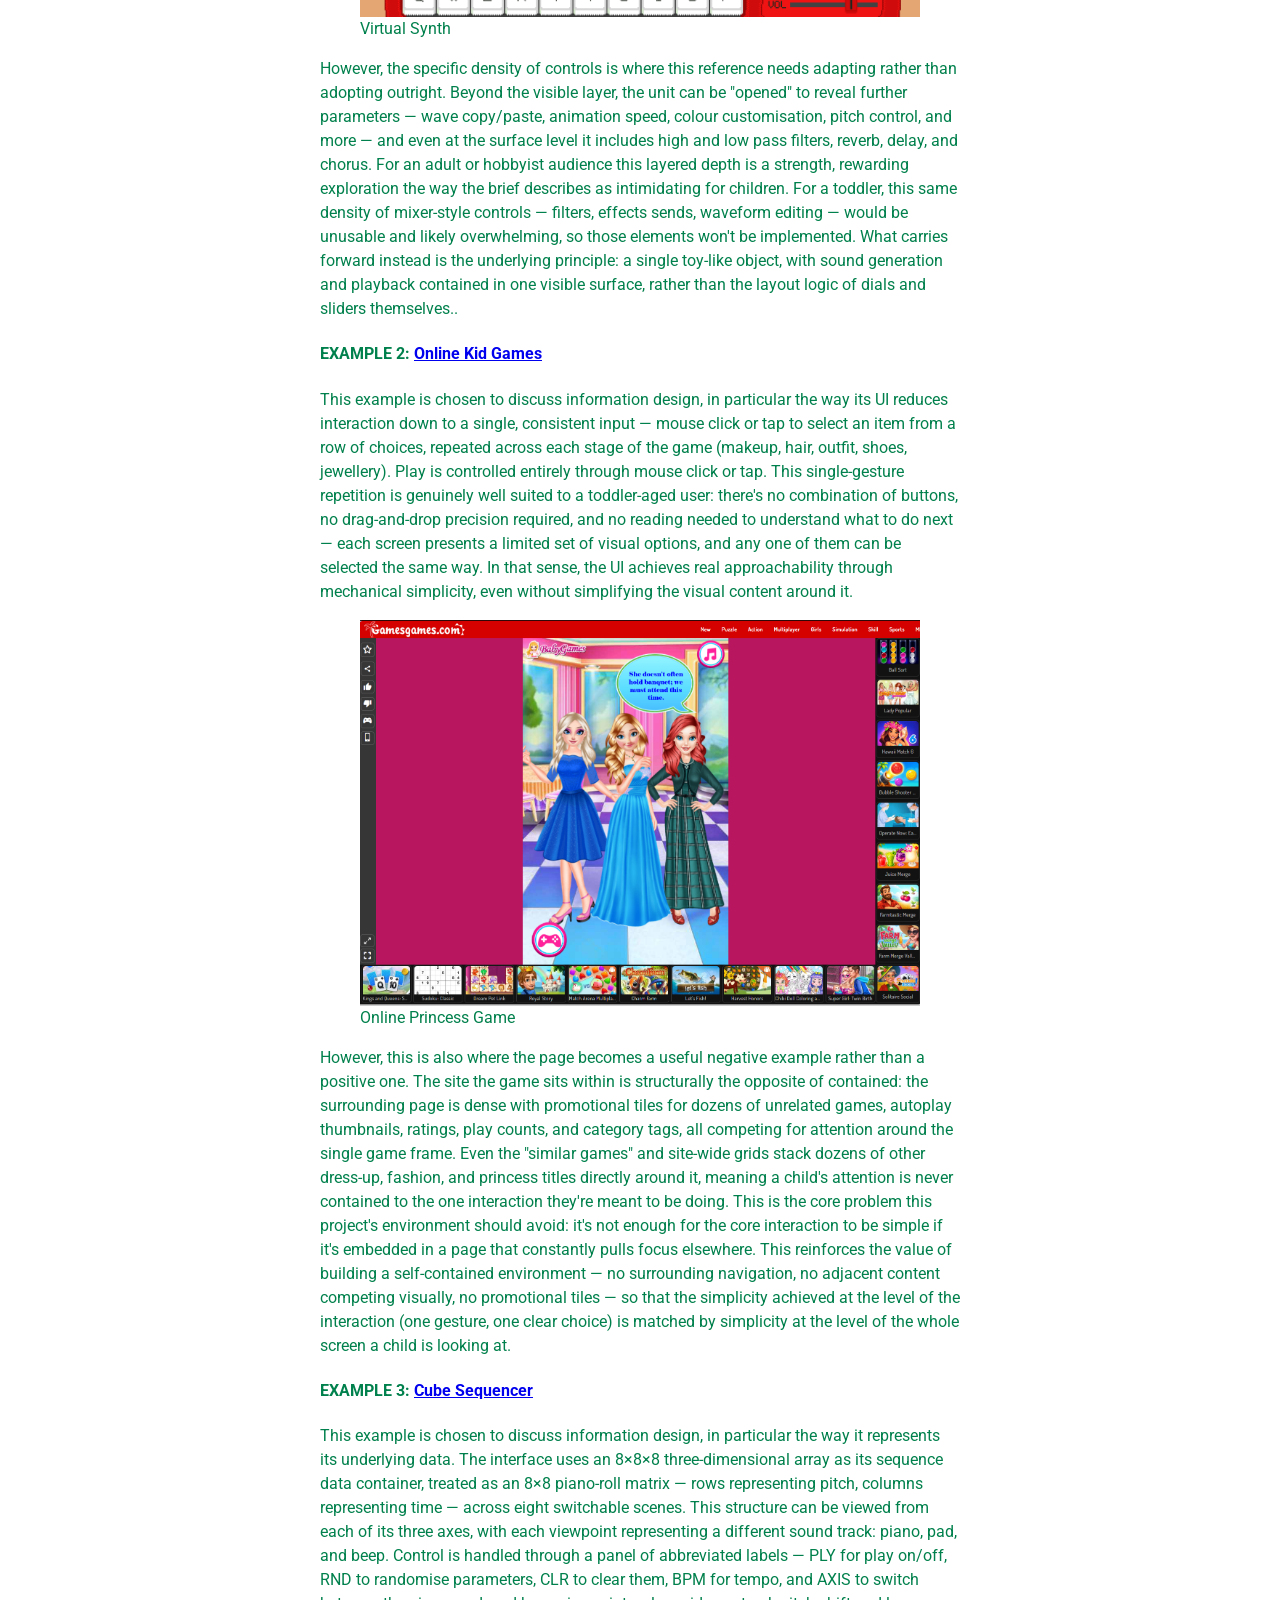
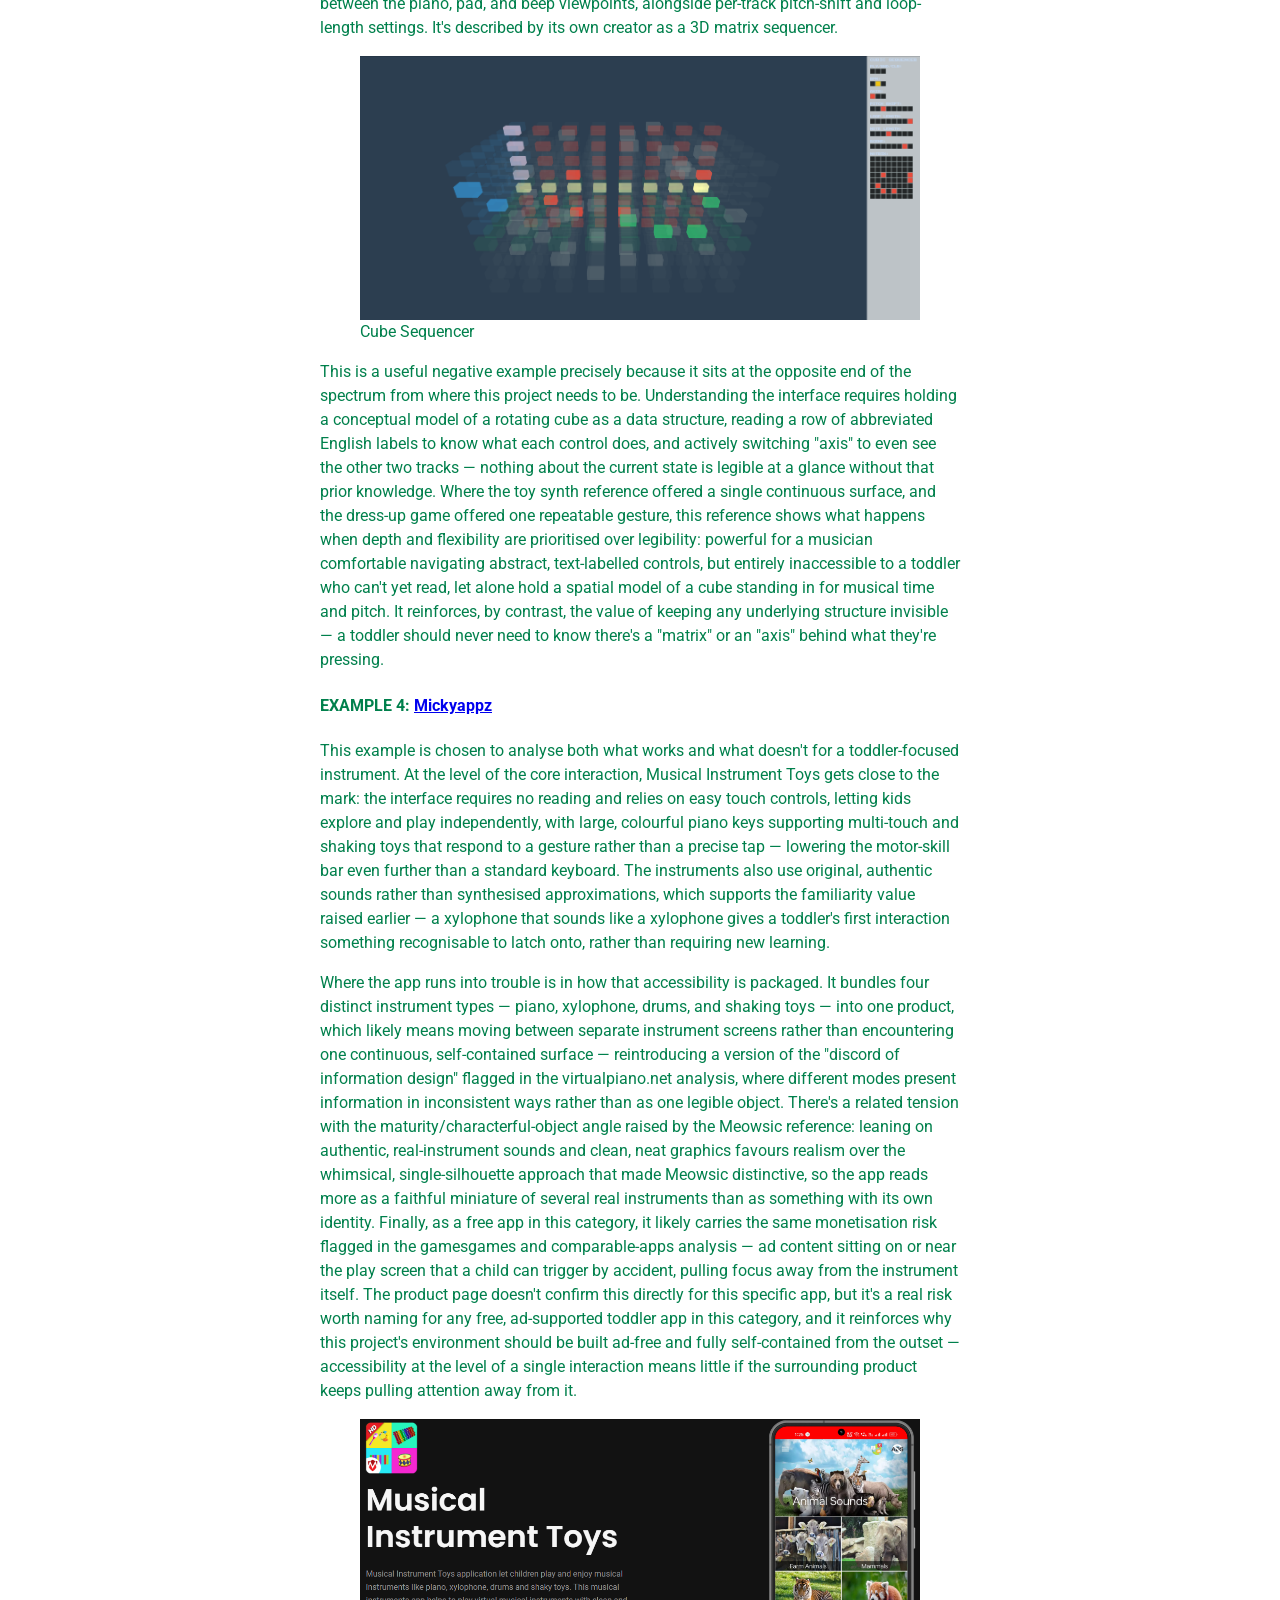
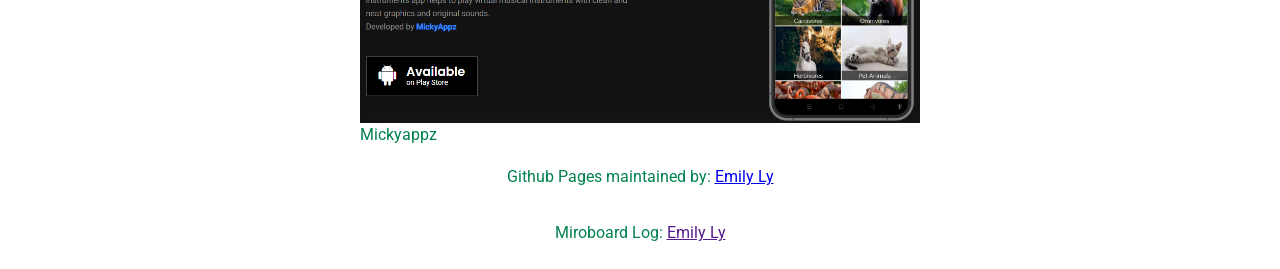
==== commit 41a6a5f3: "Updating Assignment" ====
--- a/assignment1.html
+++ b/assignment1.html
@@ -15,36 +15,37 @@
 </head>
 
 <body>
+    <!--HEADING FOR WEBSITE-->
     <header>
-        <h1>System Design Document</h1>
+        <h1>SYSTEM DESIGN DOCUMENT</h1>
     </header>
 
+<!--NAVIGATION BAR-->
 <div class="mainNavContainer">
-
     <nav>
-        <a href="./index.html">Home Page</a>
-        <a href="">Assignment 2</a>
+        <a href="./index.html">HOME PAGE</a>
+        <a href="">ASSIGNMENT 2</a>
     </nav>
 
+    <!--MAIN CONTENT-->
     <main>
 
         <section id="scenario-section">
 
-            <h3 class = "firstSectionHeading">Scenario: Musical Toy for Toddlers</h3>
-
-            <h4>Prompt:</h4>
-
+            <h3 class = "firstSectionHeading">SCENARIO</h3> 
+            <p>A musical toy designed for toddlers to explore music in a fun and engaging way</p>
+
+
+            <h4>PROMPT</h4>
             <p>Design a way for toddlers to play music, and feel excited about their creations</p>
 
-            <h4>Context:</h4>
-
+            <h4>CONTEXT</h4>
             <p>
                 Browser based musical instruments offer users the ability to dynamically perform music and explore complex audio design. 
                 While these interactions allow for a depth of control, they can be intimidating for many adult users, let alone you children whose language skills are still developing.
             </p>
 
-            <h4>Discussion:</h4>
-
+            <h4>DISCUSSION</h4>
             <p>
                 Based on my understanding of the brief, I can identify a few notable details related to how it
                 sets up this project's purpose and worth. At the core, like most (if not all) instruments, is the goal
@@ -74,19 +75,15 @@
                 culture.
             </p>
 
-        </section>
-
-        <section>
-
-            <h4>Synopsis</h4>
-
+
+            <h4>SYNOPSIS</h4>
             <p>
                 I will design an instrument focused on performing accompaniments to a collection of popular songs. This
                 will include "play along" visual feedback for the song's instrumental parts as well as its lyrics,
                 with optional levels of auto-accompaniment.
             </p>
 
-            <h4>Response to Purpose and Worth</h4>
+            <h4>RESPONSE TO PURPOSE AND WORTH</h4>
 
             <p>
                 This responds to the purpose of allowing for performance to be a social act. By allowing for the visual
@@ -103,83 +100,152 @@
 
         </section>
 
+        <section id="framing-section">
+            <h3>FRAMING</h3>
+            <p>
+                A key conceptual influence on this project is the Meowsic cat piano — 
+                and what if its logic of translating an everyday, unintimidating shape into an instrument could be applied more broadly. It's worth noting that a
+                toddler's frame of reference for "musical instrument" is shaped less by any technical understanding of sound and more by early, playful associations — an animal, 
+                a colour, a shape they already recognise. While the Meowsic has its own specific character as a licensed toy product, I would draw more on the underlying design logic than 
+                the object itself: a whimsical shape rendered in bright, contrasting colours, paired with big, clearly differentiated keys designed for small, imprecise hands. 
+                This suggests an approach where the instrument's form doesn't read as a scaled-down version of an adult instrument, but as something built from the ground up around a toddler's own visual and tactile vocabulary — 
+                favouring a single friendly silhouette and oversized, 
+                high-contrast keys over the layered rows of controls found in more conventional keyboard designs.
+            </p>
+            <figure>
+                <img src="./assets/images/meowwsic.png" alt="Meowsic">
+                <figcaption>
+                    <a href="https://btoys.com.au/products/meowsic-bx1025z?srsltid=AfmBOortl1FElOvwbuFwqGjgOmaEwuSm5zRIcyIBvrsB2xq7pc2jsl23">
+                        Meowsic Interactive Cat Piano
+                    </a>
+                </figcaption>
+            </figure>
+        </section>
+
+
+
         <section>
-            <h3>Framing</h3>
-            <p>
-                A key conceptual influence on this project is Karaoke - and what if it could be applied to the
-                vocals and accompaniment. It's important to note that someone who is currently 70 years old would
-                have been a teenager in the 1970s where the technology of music playback allowed for Karaoke and
-                "sing alongs" to develop in this particular form. While Karaoke machines (and jukeboxes) have their
-                own interesting aesthetic lineage, I would perhaps instead draw more specifically on the characterisation
-                of something like Hammond's 1970 electric organ designs, with wood panelling and colourful toggles.
-            </p>
-            <figure>
-                <img src="https://upload.wikimedia.org/wikipedia/commons/9/9a/Hammond_Aurora_Classic.jpg" alt="Hammond Aurora Electronic Organ">
-                <figcaption>
-                    <a href="https://commons.wikimedia.org/wiki/File:Hammond_Aurora_Classic.jpg">
-                        Hammond Aurora Classic
-                    </a>
-                    by Goolit. Licensed under the
-                    <a href="https://creativecommons.org/licenses/by-sa/4.0/deed.en">
-                        Creative Commons Attribution-Share Alike 4.0 International licence.
-                    </a>
-                </figcaption>
-            </figure>
+            <h3>INTERACTION DESIGN ANALYSIS</h3>
+
+            <h4>
+                EXAMPLE 1:
+                <a href="https://bellicapelli.itch.io/ots-01" target="_blank">Virtual Synth</a>
+            </h4>
+            <p>
+                This example was chosen to discuss information design, in particular the way it presents a single, contained instrument interface that houses all its complexity within one object. 
+                Users arrive at the OTS-01 to find a self-contained toy synth, styled like a physical hardware unit with an onscreen keyboard and a body of dials, sliders, and drawable waveforms all visible at once — 
+                not unlike the layout ambitions of this project. Its core interaction lets users draw and edit sound waves directly and hear the result immediately, paired with an onscreen keyboard and preset waves to get started quickly. 
+                This single-frame approach — where the instrument's shape, its controls, and its output are all visible and manipulable in one continuous surface — is close to what the project's information design aims to resemble: 
+                everything reachable without navigating away or opening secondary menus.
+            </p>
+
+            <figure>
+                <img src="./assets/images/exampleOne.png" alt="screen shot of the virtual Synth UI">
+                <figcaption>
+                    <a>Virtual Synth</a>
+                </figcaption>
+            </figure>
+
+            <p>
+                However, the specific density of controls is where this reference needs adapting rather than 
+                adopting outright. Beyond the visible layer, the unit can be "opened" to reveal further parameters — wave copy/paste, animation speed, colour customisation, 
+                pitch control, and more — and even at the surface level it includes high and low pass filters, reverb, delay, and chorus. For an adult or hobbyist audience this layered depth is a strength, 
+                rewarding exploration the way the brief describes as intimidating for children. For a toddler, this same density of mixer-style controls — filters, effects sends, waveform editing — 
+                would be unusable and likely overwhelming, so those elements won't be implemented. What carries forward instead is the underlying principle: a single toy-like object, with sound generation and playback contained in one visible surface, 
+                rather than the layout logic of dials and sliders themselves..
+            </p>
+           
+
+            <h4>EXAMPLE 2:
+            <a href="https://www.gamesgames.com/game/princess-banquet-practical-joke" target="_blank">Online Kid Games</a>
+            </h4>
+            <p>
+                This example is chosen to discuss information design, in particular the way its UI reduces interaction down to a single, consistent input — 
+                mouse click or tap to select an item from a row of choices, repeated across each stage of the game (makeup, hair, outfit, shoes, jewellery). Play is controlled entirely through mouse click or tap. 
+                This single-gesture repetition is genuinely well suited to a toddler-aged user: there's no combination of buttons, no drag-and-drop precision required, and no reading needed to understand what to do next — each screen presents
+                 a limited set of visual options, and any one of them can be selected the same way. In that sense, the UI achieves real approachability through mechanical simplicity, even without simplifying the visual content around it.
+             </p>
+
+             <figure>
+                <img src="./assets/images/exampleTwo.png" alt="screen shot of the Kids Game UI">
+                <figcaption>
+                    <a>Online Princess Game</a>
+                </figcaption>
+            </figure>
+
+             <p>    
+                However, this is also where the page becomes a useful negative example rather than a positive one. 
+                The site the game sits within is structurally the opposite of contained: the surrounding page is dense with promotional tiles for dozens of unrelated games, autoplay thumbnails, ratings, play counts, and category tags, 
+                all competing for attention around the single game frame. Even the "similar games" and site-wide grids stack dozens of other dress-up, fashion, and princess titles directly around it, 
+                meaning a child's attention is never contained to the one interaction they're meant to be doing. This is the core problem this project's environment should avoid: 
+                it's not enough for the core interaction to be simple if it's embedded in a page that constantly pulls focus elsewhere. 
+                This reinforces the value of building a self-contained environment — no surrounding navigation, no adjacent content competing visually, no promotional tiles — so that the simplicity achieved at the level of the interaction 
+                (one gesture, one clear choice) is matched by simplicity at the level of the whole screen a child is looking at.
+             </p>
+
+
+
+             <h4>EXAMPLE 3:
+                <a href="https://mohayonao.github.io/cubic-sequencer/" target="_blank">Cube Sequencer</a>
+            </h4>
+            <p>This example is chosen to discuss information design, in particular the way it represents its underlying data. The interface uses an 8×8×8 
+                three-dimensional array as its sequence data container, treated as an 8×8 piano-roll matrix — rows representing pitch, columns representing time — across eight switchable scenes. 
+                This structure can be viewed from each of its three axes, with each viewpoint representing a different sound track: piano, pad, and beep. Control is handled through a panel of abbreviated labels — PLY for play on/off, 
+                RND to randomise parameters, CLR to clear them, BPM for tempo, and AXIS to switch between the piano, pad, and beep viewpoints, alongside per-track pitch-shift 
+                and loop-length settings. It's described by its own creator as a 3D matrix sequencer.
+            </p>
+
+            <figure>
+                <img src="./assets/images/exampleThree.png" alt="screen shot of the Cube Sequencer UI">
+                <figcaption>
+                    <a>Cube Sequencer</a>
+                </figcaption>
+            </figure>
+
+            <p>This is a useful negative example precisely because it sits at the opposite end of the spectrum from where this project needs to be. 
+                Understanding the interface requires holding a conceptual model of a rotating cube as a data structure, reading a row of abbreviated 
+                English labels to know what each control does, and actively switching "axis" to even see the other two tracks — nothing about the current state is
+                 legible at a glance without that prior knowledge. Where the toy synth reference offered a single continuous surface, and the dress-up game 
+                 offered one repeatable gesture, this reference shows what happens when depth and flexibility are prioritised over legibility: powerful for
+                  a musician comfortable navigating abstract, text-labelled controls, but entirely inaccessible to a toddler who can't yet read, let alone
+                   hold a spatial model of a cube standing in for musical time and pitch. It reinforces, by contrast, the value of keeping any underlying structure
+                   invisible — a toddler should never need to know there's a "matrix" or an "axis" behind what they're pressing.
+            </p>
+
+            <h4>EXAMPLE 4:
+                <a href="https://mickyappz.com/" target="_blank">Mickyappz</a>
+            </h4>
+            <p>
+                This example is chosen to analyse both what works and what doesn't for a toddler-focused instrument. At the level of the core interaction, 
+                Musical Instrument Toys gets close to the mark: the interface requires no reading and relies on easy touch controls, letting kids explore
+                 and play independently, with large, colourful piano keys supporting multi-touch and shaking toys that respond to a gesture rather than a 
+                 precise tap — lowering the motor-skill bar even further than a standard keyboard. The instruments also use original, authentic sounds rather
+                  than synthesised approximations, which supports the familiarity value raised earlier — a xylophone that sounds like a xylophone gives a 
+                  toddler's first interaction something recognisable to latch onto, rather than requiring new learning.
+            </p>
+            <p> 
+                Where the app runs into trouble is in how that accessibility is packaged. It bundles four distinct instrument types — piano, xylophone, 
+                drums, and shaking toys — into one product, which likely means moving between separate instrument screens rather than encountering one 
+                continuous, self-contained surface — reintroducing a version of the "discord of information design" flagged in the virtualpiano.net analysis, 
+                where different modes present information in inconsistent ways rather than as one legible object. There's a related tension with the 
+                maturity/characterful-object angle raised by the Meowsic reference: leaning on authentic, real-instrument sounds and clean, neat graphics 
+                favours realism over the whimsical, single-silhouette approach that made Meowsic distinctive, so the app reads more as a faithful miniature 
+                of several real instruments than as something with its own identity. Finally, as a free app in this category, it likely carries the same 
+                monetisation risk flagged in the gamesgames and comparable-apps analysis — ad content sitting on or near the play screen that a child can
+                trigger by accident, pulling focus away from the instrument itself. The product page doesn't confirm this directly for this specific app, 
+                but it's a real risk worth naming for any free, ad-supported toddler app in this category, and it reinforces why this project's environment 
+                should be built ad-free and fully self-contained from the outset — accessibility at the level of a single interaction means little if the 
+                surrounding product keeps pulling attention away from it.
+            </p>
+
+            <figure>
+                <img src="./assets/images/exampleFour.png" alt="screen shot of the App website">
+                <figcaption>
+                    <a>Mickyappz</a>
+                </figcaption>
+            </figure>
+
         </section>
-
-
-
-        <section>
-            <h3>Interaction design analysis</h3>
-            <h4>
-                Example 1:
-                <a href="https://virtualpiano.net/?song-post-32683" target="_blank">Virtual Piano</a>
-            </h4>
-            <p>
-                I chose this example to its discuss information design, in particular the way it handles
-                searching for a song. There is lots I don't like about other aspects of the info design, but
-                this is the most relevant for my project. When arriving at the keyboard users can select a
-                piece of sheet music to play, not too dissimilar to my Karaoke concept. They do so by using
-                the search box (pictured below).
-            </p>
-
-            <figure>
-                <img src="./assets/images/virtualPiano_screenGrab1.PNG.jpg" alt="screen shot of the virtual piano UI">
-                <figcaption>
-                    <a href="https://virtualpiano.net/">Virtual Piano</a>
-                </figcaption>
-            </figure>
-
-            <p>
-                Clicking on the box doesn't provide any immediate suggesting for the kinds of music sheets I might
-                be able to search for, rather it just makes the box larger. As I start to type it gives me a few
-                preselected categories, before it loads in the prediction of the song I'm looking for. Selecting
-                anything from the categories takes me to a separate page, but selecting the prediction loads the
-                song straight into the UI. This represents a discord of information design, with different ways of
-                displaying information based on the kinds of action taken, rather than presenting all the information
-                within a single frame.
-            </p>
-            <p>
-                Besides the issues with how the information is presented within the experience of interaction, there
-                is also the selection of songs that I might choose from, with a seemingly large but also shallow pool
-                of information. For example there's many different variations on the song "Mad World", but based on
-                the Imagine Dragons or Gary Jules covers, rather than the original, with no way of knowing which is
-                which until selecting the sheet.
-            </p>
-            <p>
-                Picking such an example is perhaps unfair, but it provides a valuable impact on what I want my
-                project's information design <em>not</em> to be like. Selecting the particular song to play should
-                be integrated within the singular instrument UI. Preferably this could be done through an initial
-                presentation of categories, along with a search function if needed, for people to explore rather than
-                needing to input something ahead of time. It would support this through a more curated choice of
-                included songs - seeking to represent a smaller set more relevant to its cultural context, and also
-                making it possible to explore more directly.
-            </p>
-            <h4>Example 2</h4>
-            <h4>Example 3</h4>
-            <h4>Example 4</h4>
-        </section>
-
     </main>
 
     <aside></aside>
@@ -188,7 +254,7 @@
 
 <footer>
     <p>Github Pages maintained by:
-        <a href="https://github.com/p-mcmahon-rmit/" target="_blank">
+        <a href="https://github.com/emilylyy1" target="_blank">
             Emily Ly
         </a>
     </p>
--- a/style.css
+++ b/style.css
@@ -4,17 +4,16 @@
 
 /*change out, and/or add colours to the colour scheme*/
 :root{
-    --colour-1: #101820;
-    --colour-2 :#8a8afb;
+    --colour-1: #00804C;
+    --colour-2 :#ffffff;
 }
 
 
 /* this swaps the colour order to account for user's OS dark mode */
 @media (prefers-color-scheme: dark) {
     :root{
-        --colour-1: #8a8afb;
-        --colour-2: #101820
-        ;
+        --colour-1: #93dd71;
+        --colour-2: #001F3F;
     }
 }
 
@@ -24,7 +23,7 @@
     color: var(--colour-1);
     font-family: 'Roboto', sans-serif;
     line-height: 1.5;
-    padding: 1rem;
+    padding: 0.5rem;
     display: flex;
     flex-direction: column;
     gap: 1rem;
@@ -37,14 +36,15 @@
 }
 
 header h1 {
-    font-size: 50px;
+    font-size: 45px;
+    font-weight: 1000;
 }
 
 .mainNavContainer {
     flex: 1;
     display: flex;
     justify-content: flex-start;
-    gap: 1rem;
+    gap: 5rem;
 }
 
 nav {
@@ -72,6 +72,10 @@
 aside {
     visibility: hidden;
     flex: 1;
+}
+section id="framing-section" figcaption{
+    display: flex;
+    justify-content: center;
 }
 
 footer {
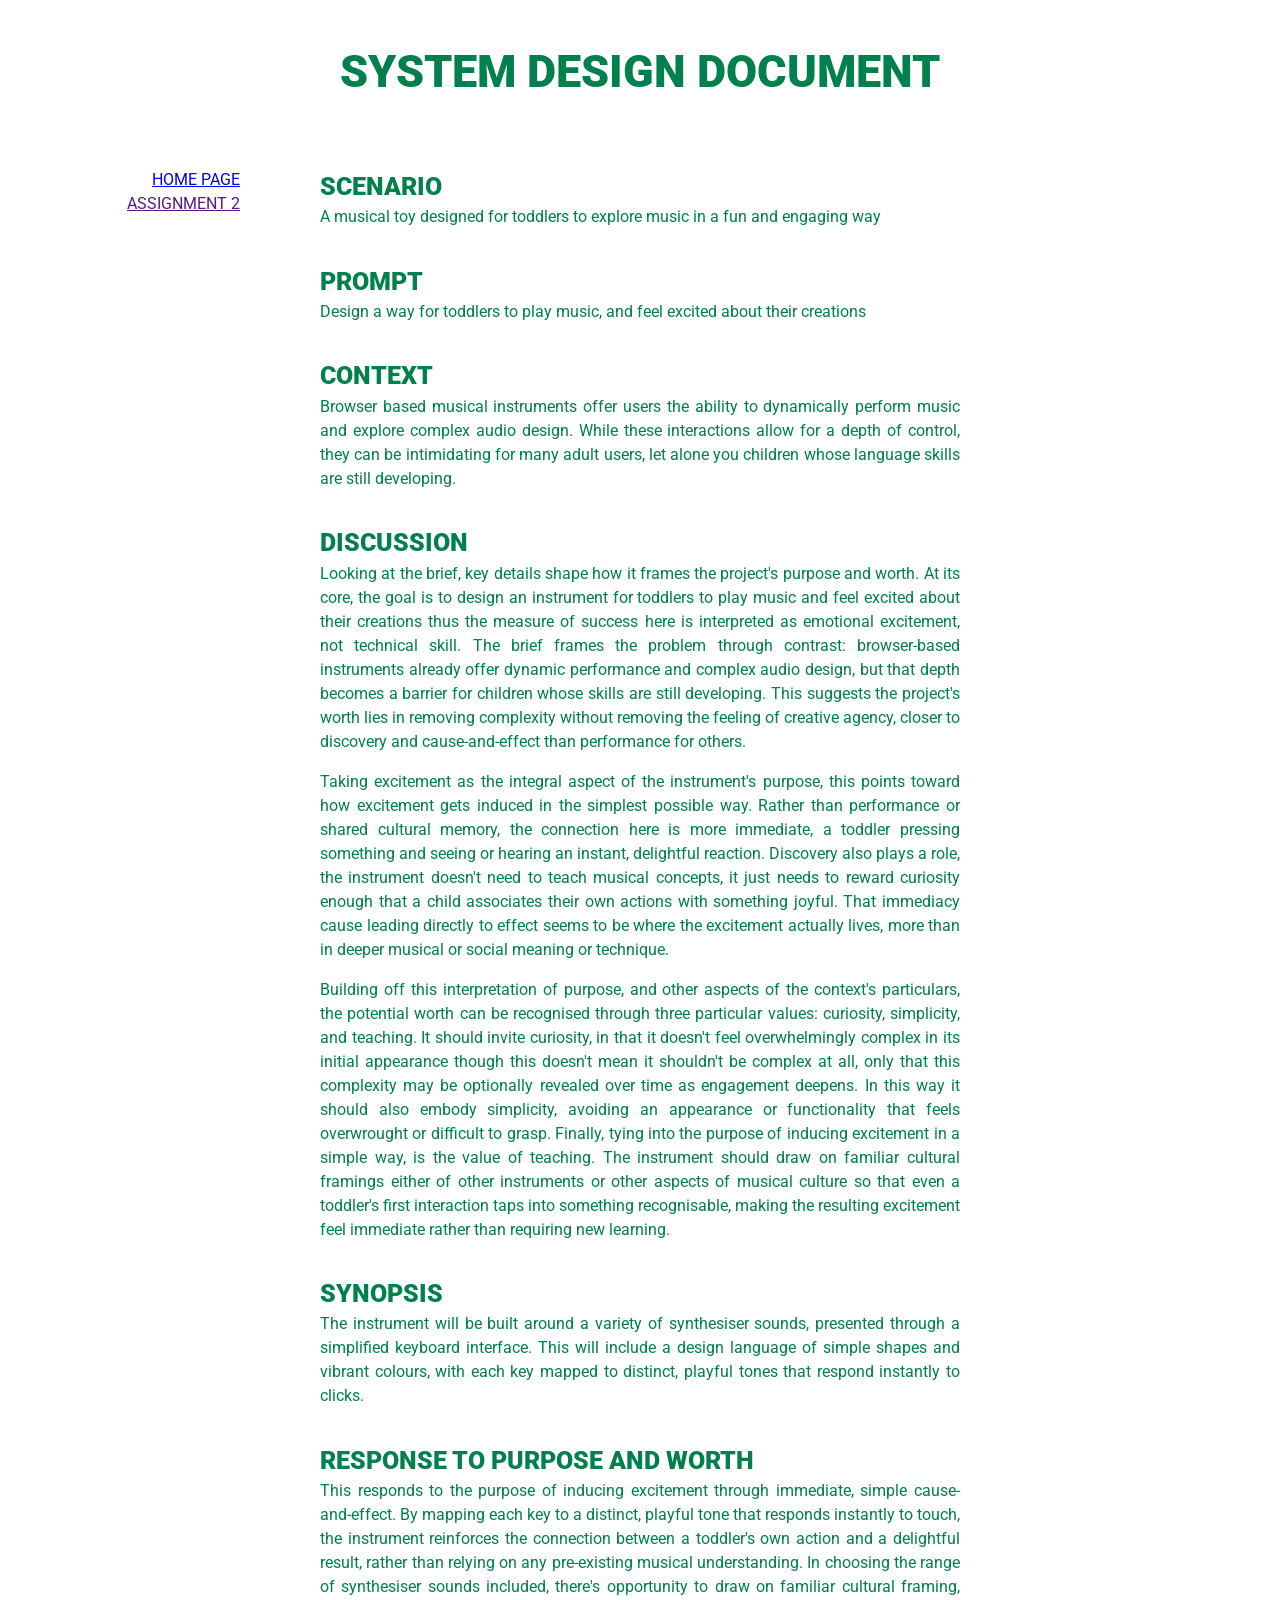
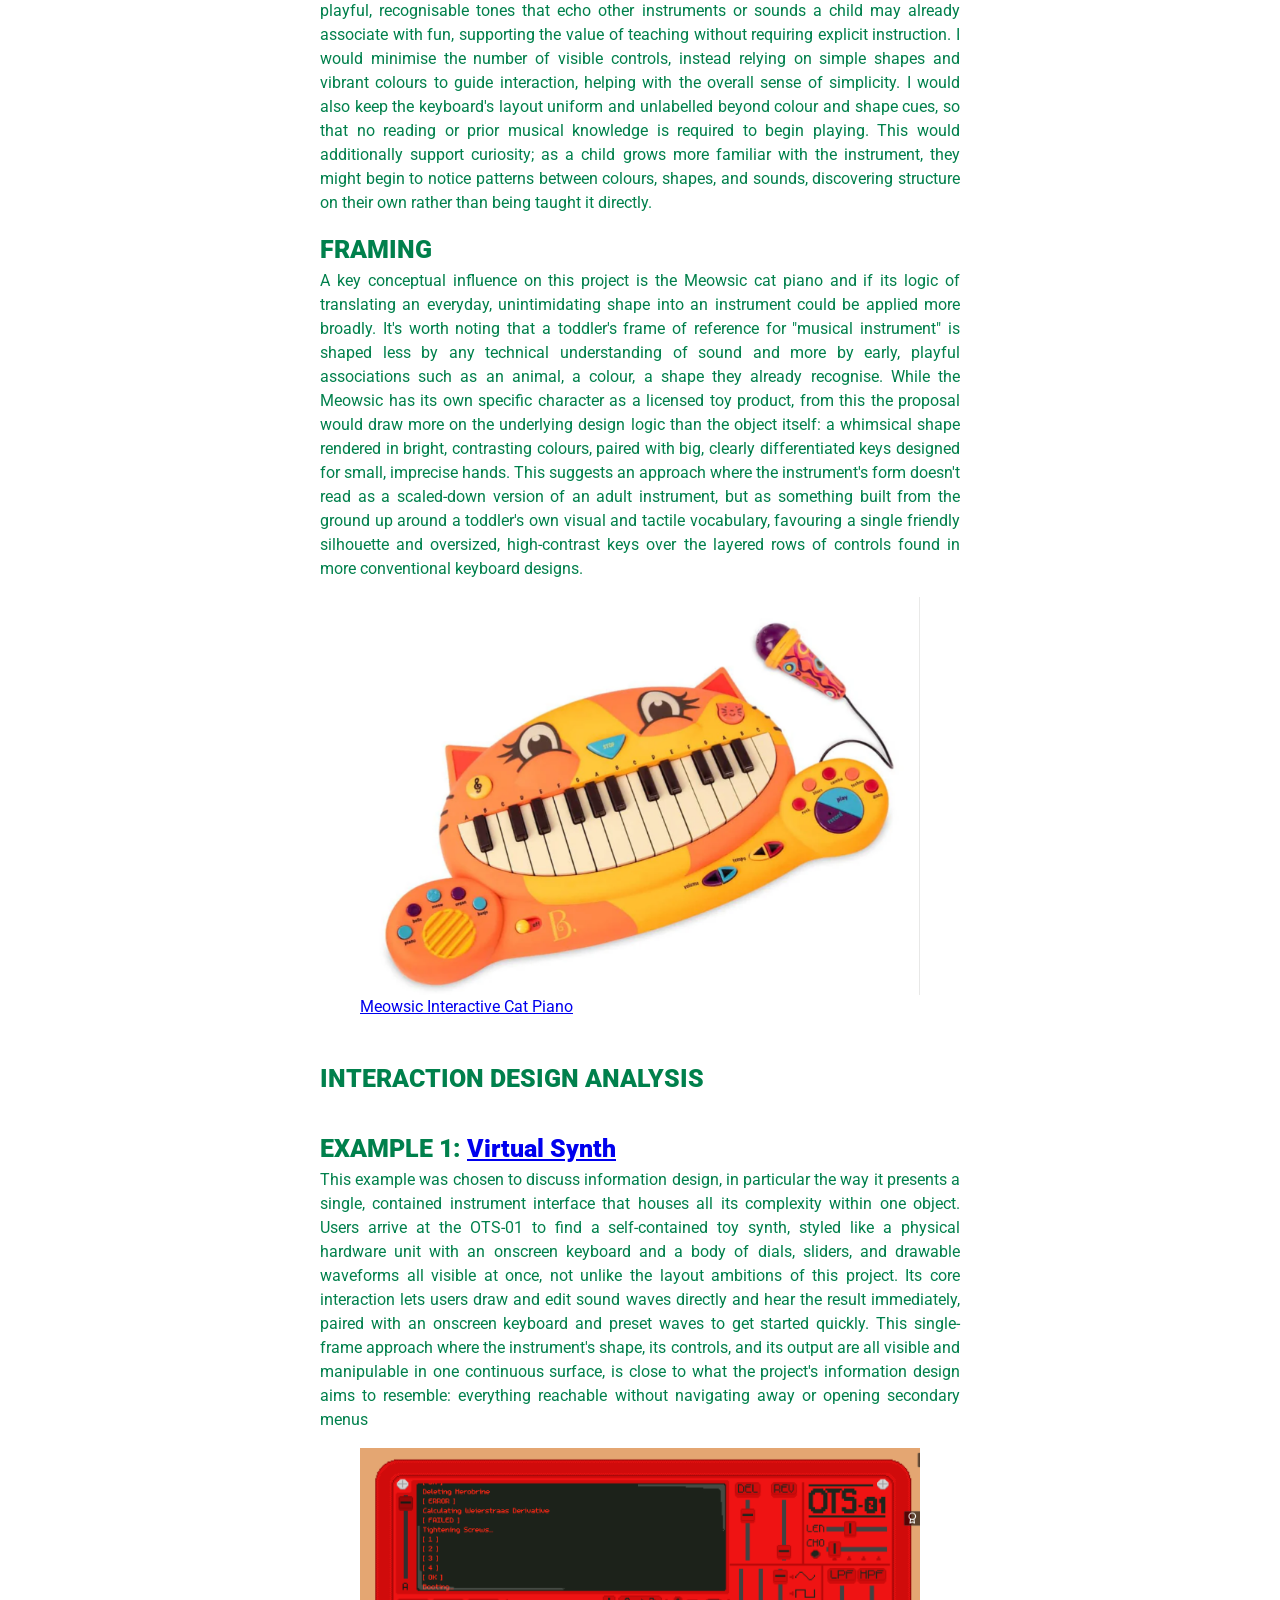
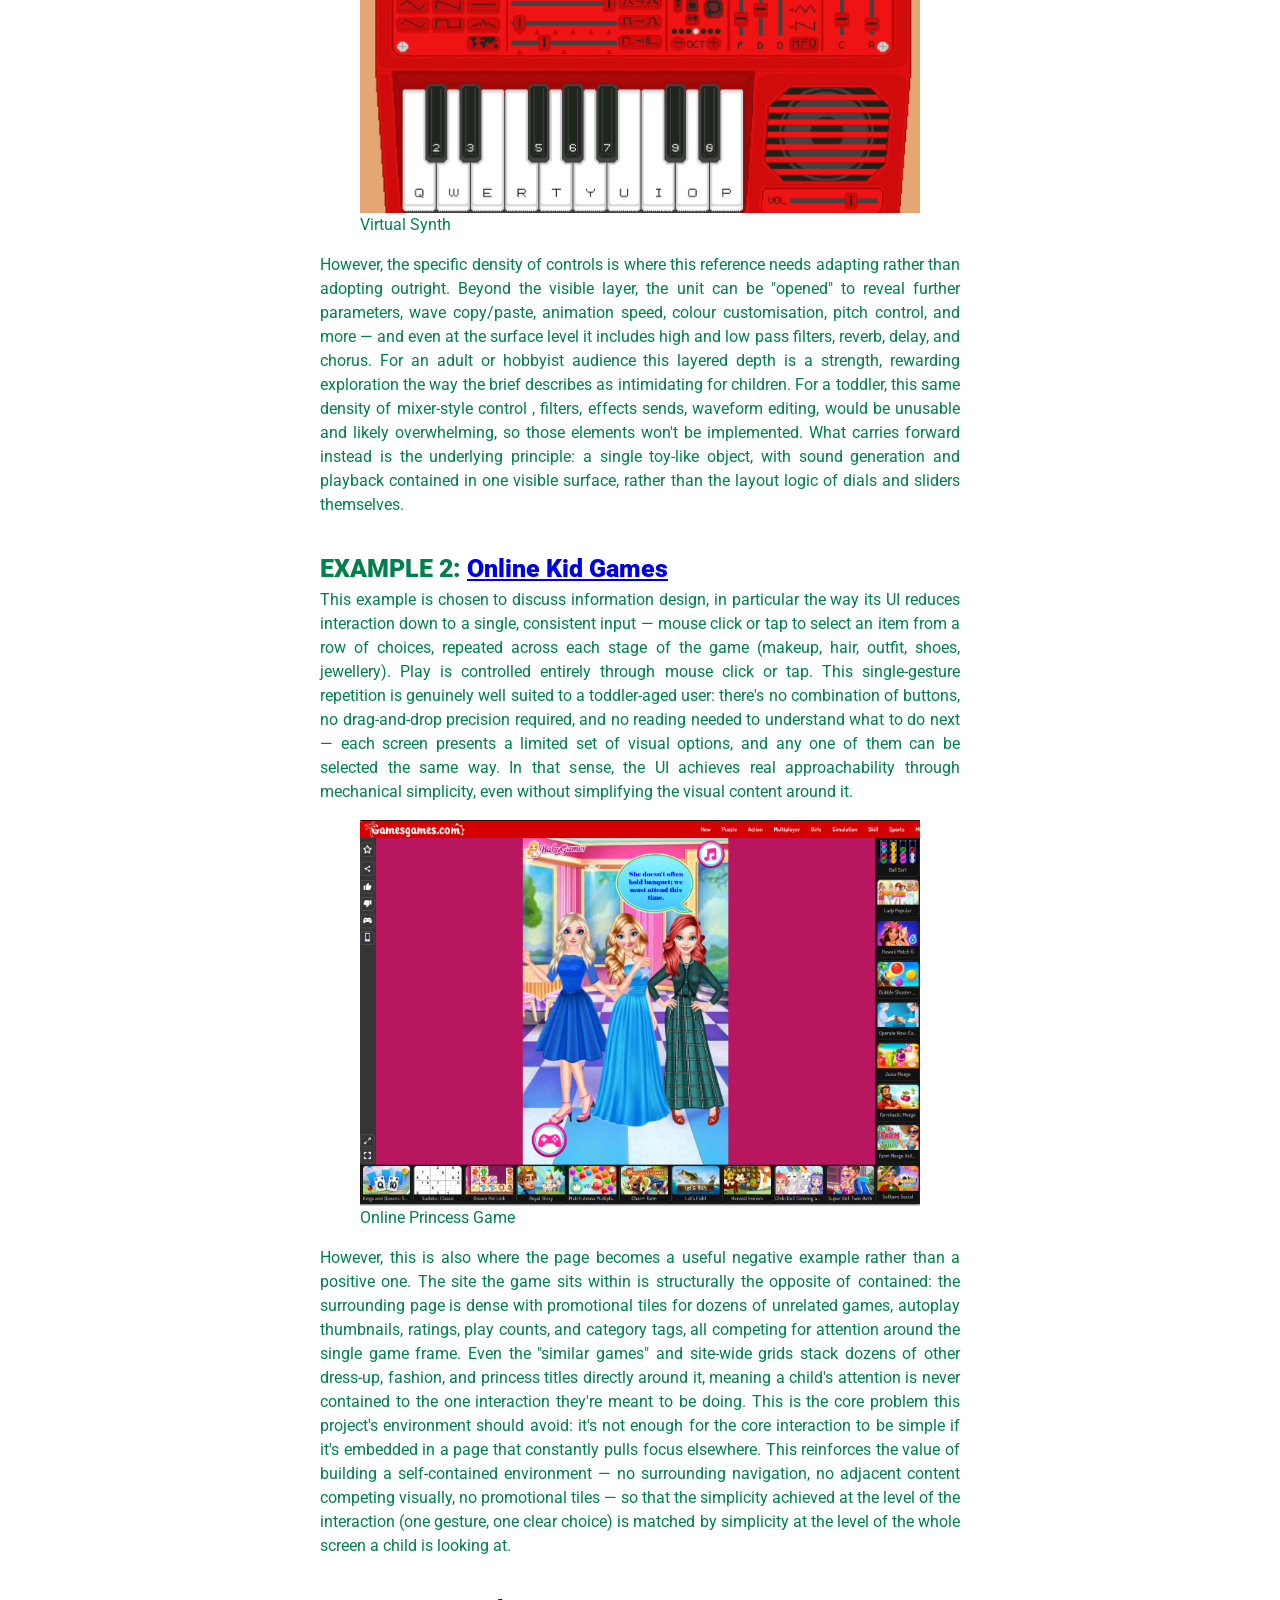
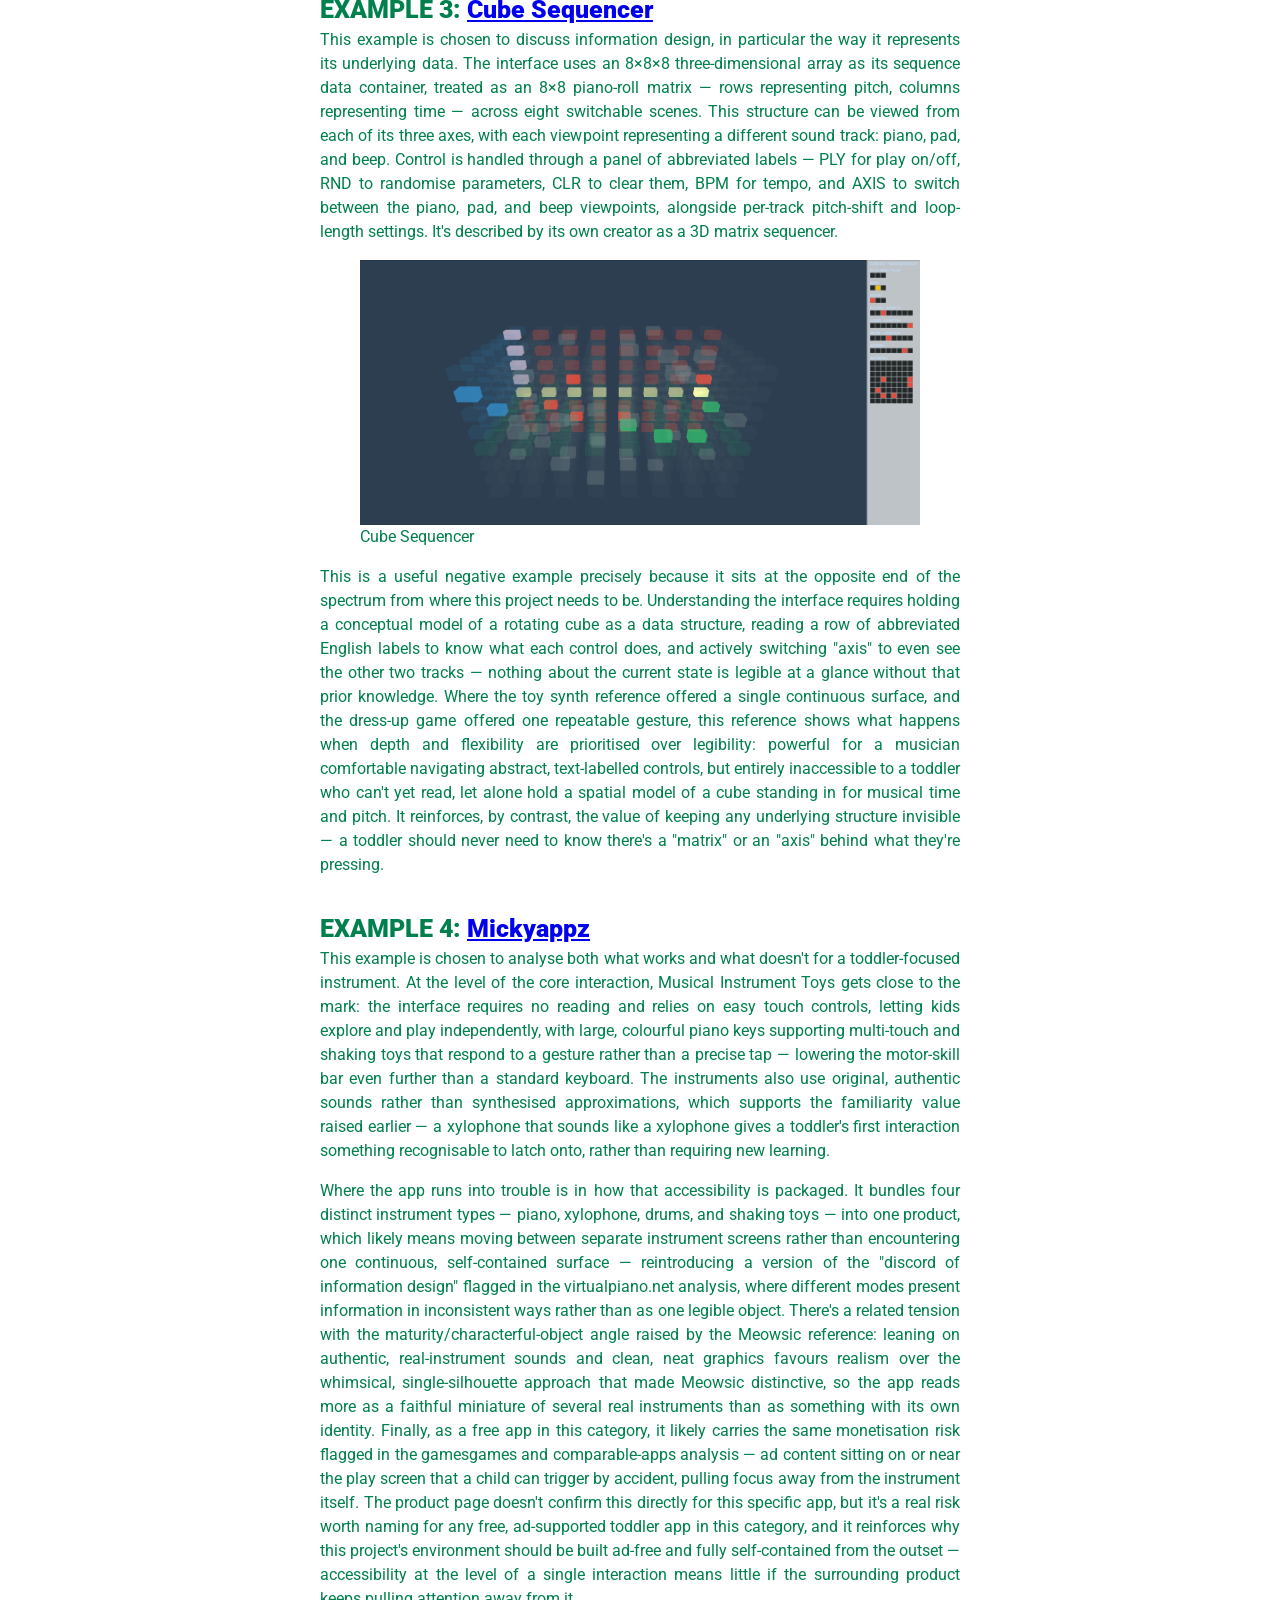
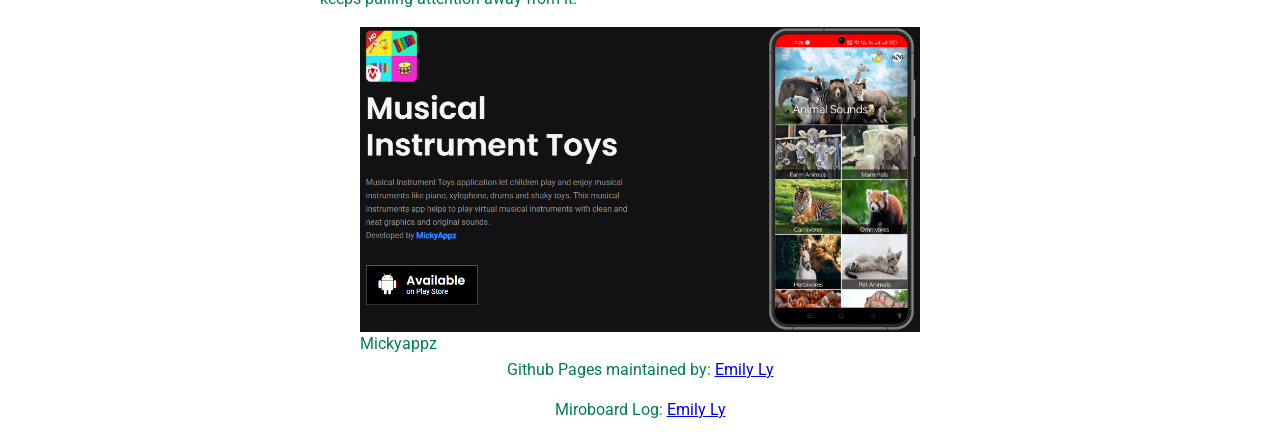
==== commit 4b88d9c7: "Updating assignment" ====
--- a/assignment1.html
+++ b/assignment1.html
@@ -8,7 +8,7 @@
 
     <title>Assignment 1</title>
 
-    <link rel="icon" type="image/png" href="./assets/icons/favicon.png">
+    <link rel="icon" type="image/png" href="./assets/icons/favicon2.png">
 
     <link rel="stylesheet" href="reset.css">
     <link rel="stylesheet" href="style.css">
@@ -47,70 +47,59 @@
 
             <h4>DISCUSSION</h4>
             <p>
-                Based on my understanding of the brief, I can identify a few notable details related to how it
-                sets up this project's purpose and worth. At the core, like most (if not all) instruments, is the goal
-                of using it to make music. The purpose and process of making music is not singular, so based on the
-                angle presented in the brief, to approach it as "craft and/or social activity", I might interpret
-                the importance of making music through performance either with or for others. This differs from other
-                ways in which a user might understand making music, such as from a personal or compositional approach.
-            </p>
-
-            <p>
-                Taking performance as an integral aspect of the instruments purpose, I am drawn to thinking about
-                the underlying social aspects of the act. How can performance serve to connect with others, either
-                through direct experience of a piece of music, or perhaps drawing in shared memories of prior
-                experiences with music culture. I can also see the dynamics of crafting communities coming into play
-                through the potential of instruments to facilitate teaching and learning between two or more people.
-            </p>
-
-            <p>
-                Building off of this interpretation of purpose, and other aspects of the context's particulars, I can
-                recognise its potential worth through three particular values: approachability, familiarity and Maturity.
-                It should be approachable, as something that doesn't feel overwhelmingly complex in its initial appearance.
-                However, this doesn't mean it should not be complex, but that this complexity is something that may
-                be optionally revealed over time. In this way it should also be mature, something that doesn't feel
-                like a toy, overly simple in its appearance or functionality. Finally, tying into the purpose of
-                connecting with others through shared cultural experiences, is the value of familiarity. The instrument
-                should draw on familiar cultural framings - either of other instruments, or other aspects of musical
-                culture.
+                Looking at the brief,  key details shape how it frames the project's purpose and worth. At its core, the goal is to design an instrument for toddlers to play music 
+                and feel excited about their creations thus the measure of success here is interpreted as emotional excitement, not technical skill. The brief frames the problem through 
+                contrast: browser-based instruments already offer dynamic performance and complex audio design, but that depth becomes a barrier for children whose skills are still developing. 
+                This suggests the project's worth lies in removing complexity without removing the feeling of creative agency, closer to discovery and cause-and-effect than performance for others.
+            </p>
+
+            <p>
+                Taking excitement as the integral aspect of the instrument's purpose, this points toward how excitement gets induced in the simplest possible way. Rather than performance or 
+                shared cultural memory, the connection here is more immediate, a toddler pressing something and seeing or hearing an instant, delightful reaction. Discovery also plays a role, 
+                the instrument doesn't need to teach musical concepts, it just needs to reward curiosity enough that a child associates their own actions with something joyful. That immediacy 
+                cause leading directly to effect seems to be where the excitement actually lives, more than in deeper musical or social meaning or technique.
+            </p>
+
+            <p>
+                Building off this interpretation of purpose, and other aspects of the context's particulars, the potential worth can be recognised through three particular values: curiosity, 
+                simplicity, and teaching. It should invite curiosity, in that it doesn't feel overwhelmingly complex in its initial appearance though this doesn't mean it shouldn't be complex 
+                at all, only that this complexity may be optionally revealed over time as engagement deepens. In this way it should also embody simplicity, avoiding an appearance or functionality 
+                that feels overwrought or difficult to grasp. Finally, tying into the purpose of inducing excitement in a simple way, is the value of teaching. The instrument should draw on 
+                familiar cultural framings either of other instruments or other aspects of musical culture so that even a toddler's first interaction taps into something recognisable, making 
+                the resulting excitement feel immediate rather than requiring new learning.
             </p>
 
 
             <h4>SYNOPSIS</h4>
             <p>
-                I will design an instrument focused on performing accompaniments to a collection of popular songs. This
-                will include "play along" visual feedback for the song's instrumental parts as well as its lyrics,
-                with optional levels of auto-accompaniment.
+                The instrument will be built around a variety of synthesiser sounds, presented through a simplified keyboard interface. This will include a design language of simple shapes 
+                and vibrant colours, with each key mapped to distinct, playful tones that respond instantly to clicks.
             </p>
 
             <h4>RESPONSE TO PURPOSE AND WORTH</h4>
 
             <p>
-                This responds to the purpose of allowing for performance to be a social act. By allowing for the visual
-                feedback to address multiple musical parts (instrumental and vocal) it encourages engagement with
-                others for that performance. In choosing which particular songs are included in its repertoire,
-                there's opportunity to engage with the cultural specificity of the instrument's context, such as the
-                age of the residents, and the location of the centre. I would minimise the particular controls over
-                the tone of the instrument, instead providing a preset sound matched to the song selection, helping
-                with the overall approachability. I would also allow for a variance in the amount of auto-accompaniment,
-                letting users choose the volume of it in relation to their own performance (like karaoke). This would
-                additionally encourage some aspect of learning - as someone became more familiar with the particular
-                song they might dial down the accompaniment.
+                This responds to the purpose of inducing excitement through immediate, simple cause-and-effect. By mapping each key to a distinct, playful tone that responds instantly to 
+                touch, the instrument reinforces the connection between a toddler's own action and a delightful result, rather than relying on any pre-existing musical understanding. In choosing 
+                the range of synthesiser sounds included, there's opportunity to draw on familiar cultural framing, playful, recognisable tones that echo other instruments or sounds a child 
+                may already associate with fun, supporting the value of teaching without requiring explicit instruction. I would minimise the number of visible controls, instead relying on 
+                simple shapes and vibrant colours to guide interaction, helping with the overall sense of simplicity. I would also keep the keyboard's layout uniform and unlabelled beyond 
+                colour and shape cues, so that no reading or prior musical knowledge is required to begin playing. This would additionally support curiosity; as a child grows more familiar 
+                with the instrument, they might begin to notice patterns between colours, shapes, and sounds, discovering structure on their own rather than being taught it directly.
             </p>
 
         </section>
 
         <section id="framing-section">
-            <h3>FRAMING</h3>
-            <p>
-                A key conceptual influence on this project is the Meowsic cat piano — 
-                and what if its logic of translating an everyday, unintimidating shape into an instrument could be applied more broadly. It's worth noting that a
-                toddler's frame of reference for "musical instrument" is shaped less by any technical understanding of sound and more by early, playful associations — an animal, 
-                a colour, a shape they already recognise. While the Meowsic has its own specific character as a licensed toy product, I would draw more on the underlying design logic than 
-                the object itself: a whimsical shape rendered in bright, contrasting colours, paired with big, clearly differentiated keys designed for small, imprecise hands. 
-                This suggests an approach where the instrument's form doesn't read as a scaled-down version of an adult instrument, but as something built from the ground up around a toddler's own visual and tactile vocabulary — 
-                favouring a single friendly silhouette and oversized, 
-                high-contrast keys over the layered rows of controls found in more conventional keyboard designs.
+            <h3 class = "firstSectionHeading"> FRAMING</h3>
+            <p>
+                A key conceptual influence on this project is the Meowsic cat piano and if its logic of translating an everyday, unintimidating shape into an instrument could be applied 
+                more broadly. It's worth noting that a toddler's frame of reference for "musical instrument" is shaped less by any technical understanding of sound and more by early, 
+                playful associations such as an animal, a colour, a shape they already recognise. While the Meowsic has its own specific character as a licensed toy product, from this the 
+                proposal would draw more on the underlying design logic than the object itself: a whimsical shape rendered in bright, contrasting colours, paired with big, clearly differentiated 
+                keys designed for small, imprecise hands. This suggests an approach where the instrument's form doesn't read as a scaled-down version of an adult instrument, but as something 
+                built from the ground up around a toddler's own visual and tactile vocabulary, favouring a single friendly silhouette and oversized, high-contrast keys over the layered rows 
+                of controls found in more conventional keyboard designs.
             </p>
             <figure>
                 <img src="./assets/images/meowwsic.png" alt="Meowsic">
@@ -132,11 +121,12 @@
                 <a href="https://bellicapelli.itch.io/ots-01" target="_blank">Virtual Synth</a>
             </h4>
             <p>
-                This example was chosen to discuss information design, in particular the way it presents a single, contained instrument interface that houses all its complexity within one object. 
-                Users arrive at the OTS-01 to find a self-contained toy synth, styled like a physical hardware unit with an onscreen keyboard and a body of dials, sliders, and drawable waveforms all visible at once — 
-                not unlike the layout ambitions of this project. Its core interaction lets users draw and edit sound waves directly and hear the result immediately, paired with an onscreen keyboard and preset waves to get started quickly. 
-                This single-frame approach — where the instrument's shape, its controls, and its output are all visible and manipulable in one continuous surface — is close to what the project's information design aims to resemble: 
-                everything reachable without navigating away or opening secondary menus.
+                This example was chosen to discuss information design, in particular the way it presents a single, contained instrument interface that houses all its complexity within 
+                one object. Users arrive at the OTS-01 to find a self-contained toy synth, styled like a physical hardware unit with an onscreen keyboard and a body of dials, sliders, and 
+                drawable waveforms all visible at once, not unlike the layout ambitions of this project. Its core interaction lets users draw and edit sound waves directly and hear the 
+                result immediately, paired with an onscreen keyboard and preset waves to get started quickly. This single-frame approach where the instrument's shape, its controls, and 
+                its output are all visible and manipulable in one continuous surface, is close to what the project's information design aims to resemble: everything reachable without 
+                navigating away or opening secondary menus
             </p>
 
             <figure>
@@ -147,12 +137,12 @@
             </figure>
 
             <p>
-                However, the specific density of controls is where this reference needs adapting rather than 
-                adopting outright. Beyond the visible layer, the unit can be "opened" to reveal further parameters — wave copy/paste, animation speed, colour customisation, 
-                pitch control, and more — and even at the surface level it includes high and low pass filters, reverb, delay, and chorus. For an adult or hobbyist audience this layered depth is a strength, 
-                rewarding exploration the way the brief describes as intimidating for children. For a toddler, this same density of mixer-style controls — filters, effects sends, waveform editing — 
-                would be unusable and likely overwhelming, so those elements won't be implemented. What carries forward instead is the underlying principle: a single toy-like object, with sound generation and playback contained in one visible surface, 
-                rather than the layout logic of dials and sliders themselves..
+                However, the specific density of controls is where this reference needs adapting rather than adopting outright. Beyond the visible layer, the unit can be "opened" to
+                 reveal further parameters, wave copy/paste, animation speed, colour customisation,  pitch control, and more — and even at the surface level it includes high and low 
+                 pass filters, reverb, delay, and chorus. For an adult or hobbyist audience this layered depth is a strength, rewarding exploration the way the brief describes as 
+                 intimidating for children. For a toddler, this same density of mixer-style control , filters, effects sends, waveform editing, would be unusable and likely 
+                 overwhelming, so those elements won't be implemented. What carries forward instead is the underlying principle: a single toy-like object, with sound 
+                 generation and playback contained in one visible surface, rather than the layout logic of dials and sliders themselves.
             </p>
            
 
@@ -213,7 +203,7 @@
             </p>
 
             <h4>EXAMPLE 4:
-                <a href="https://mickyappz.com/" target="_blank">Mickyappz</a>
+                <a href="https://mickyappz.co.in/apps/musical-instrument-toys-app" target="_blank">Mickyappz</a>
             </h4>
             <p>
                 This example is chosen to analyse both what works and what doesn't for a toddler-focused instrument. At the level of the core interaction, 
@@ -259,7 +249,7 @@
         </a>
     </p>
     <p>Miroboard Log:
-            <a href="" target="_blank">
+            <a href="https://au.miro.com/app/board/u3jVOf5GMUk=/?share_link_id=361739306396" target="_blank">
                 Emily Ly
             </a>
     </p>
--- a/style.css
+++ b/style.css
@@ -69,19 +69,28 @@
     margin-top: 0;
 }
 
+h3, h4{
+    font-weight: 1000;  
+    font-size: 25px;
+    margin-bottom: 0;
+}
+
+p{
+    margin-top: 0;
+    text-align: justify;
+}
+
+
 aside {
     visibility: hidden;
     flex: 1;
 }
-section id="framing-section" figcaption{
-    display: flex;
-    justify-content: center;
-}
+
 
 footer {
     display: flex;
     flex-direction: column;
-    align-items: center; /* replaces justify-content: center for centering in a column */
+    align-items: center;
     margin-block-start: -30px;
 }
 
